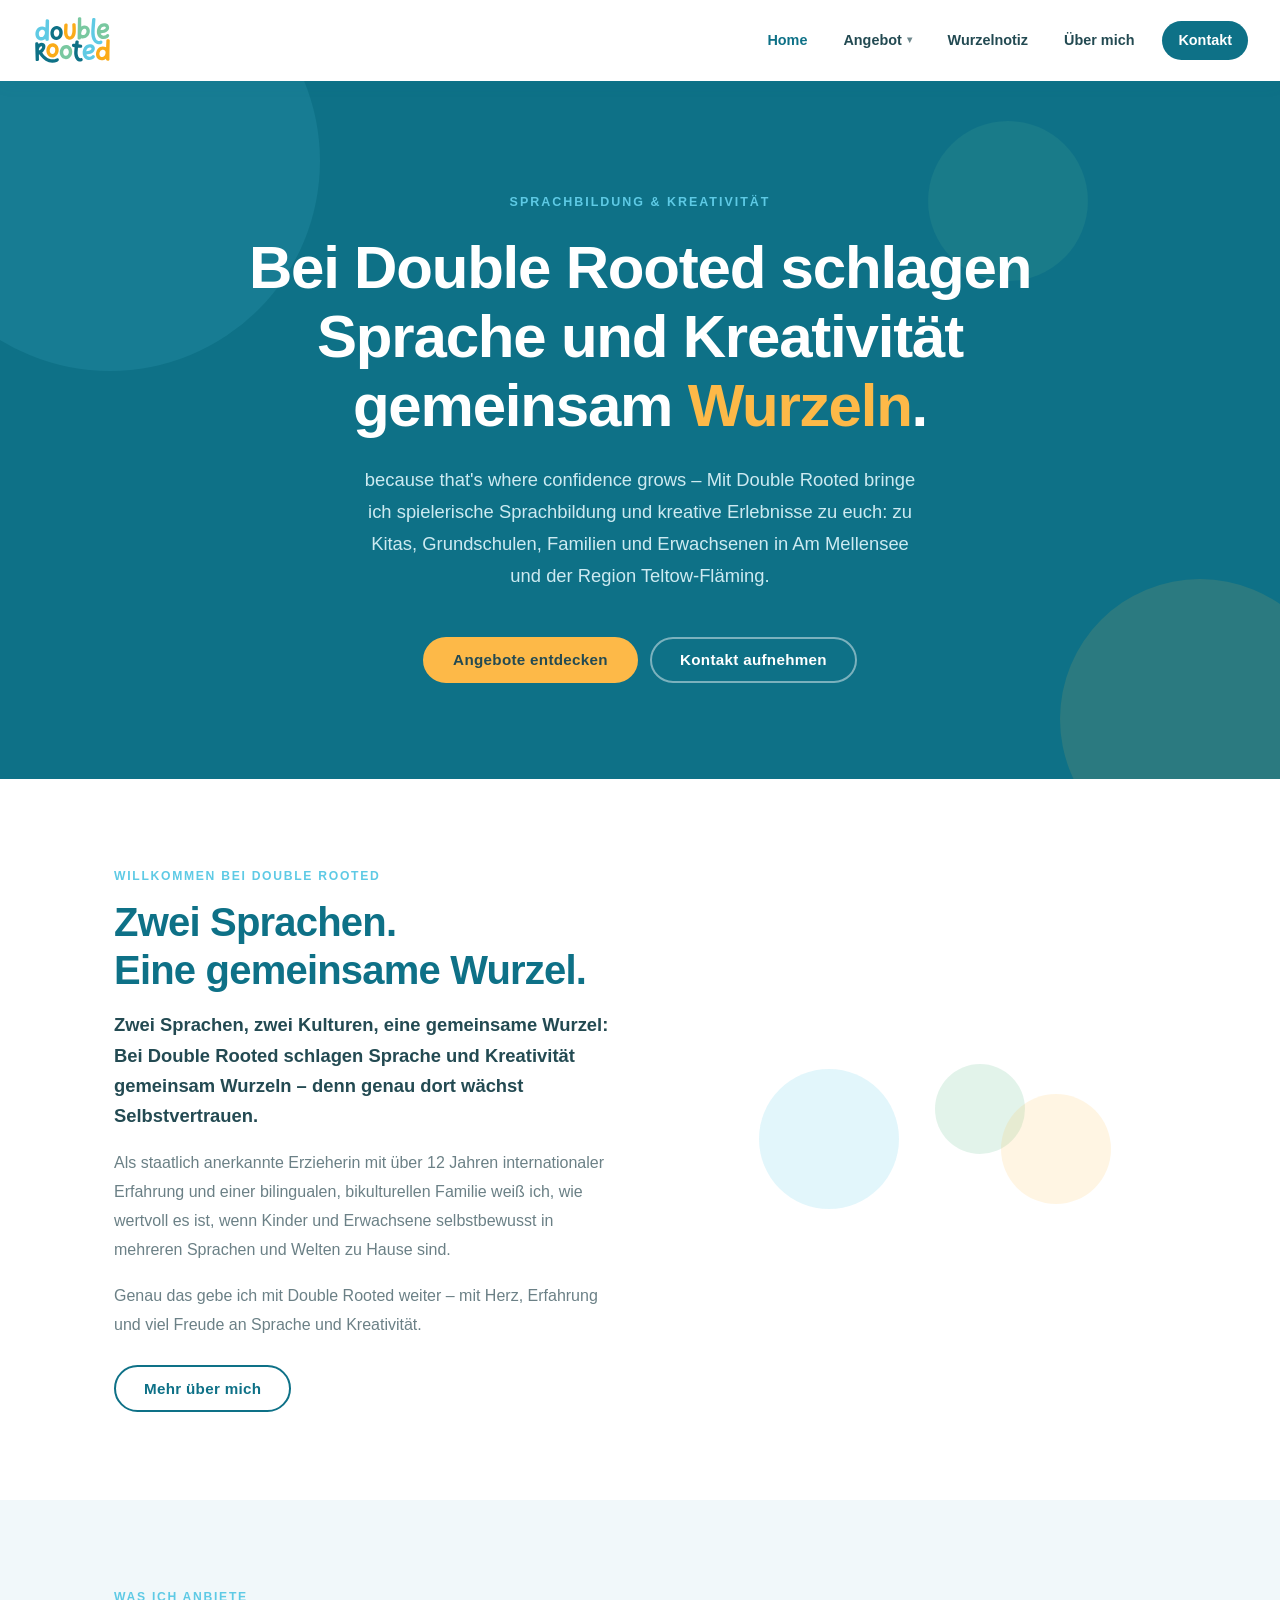
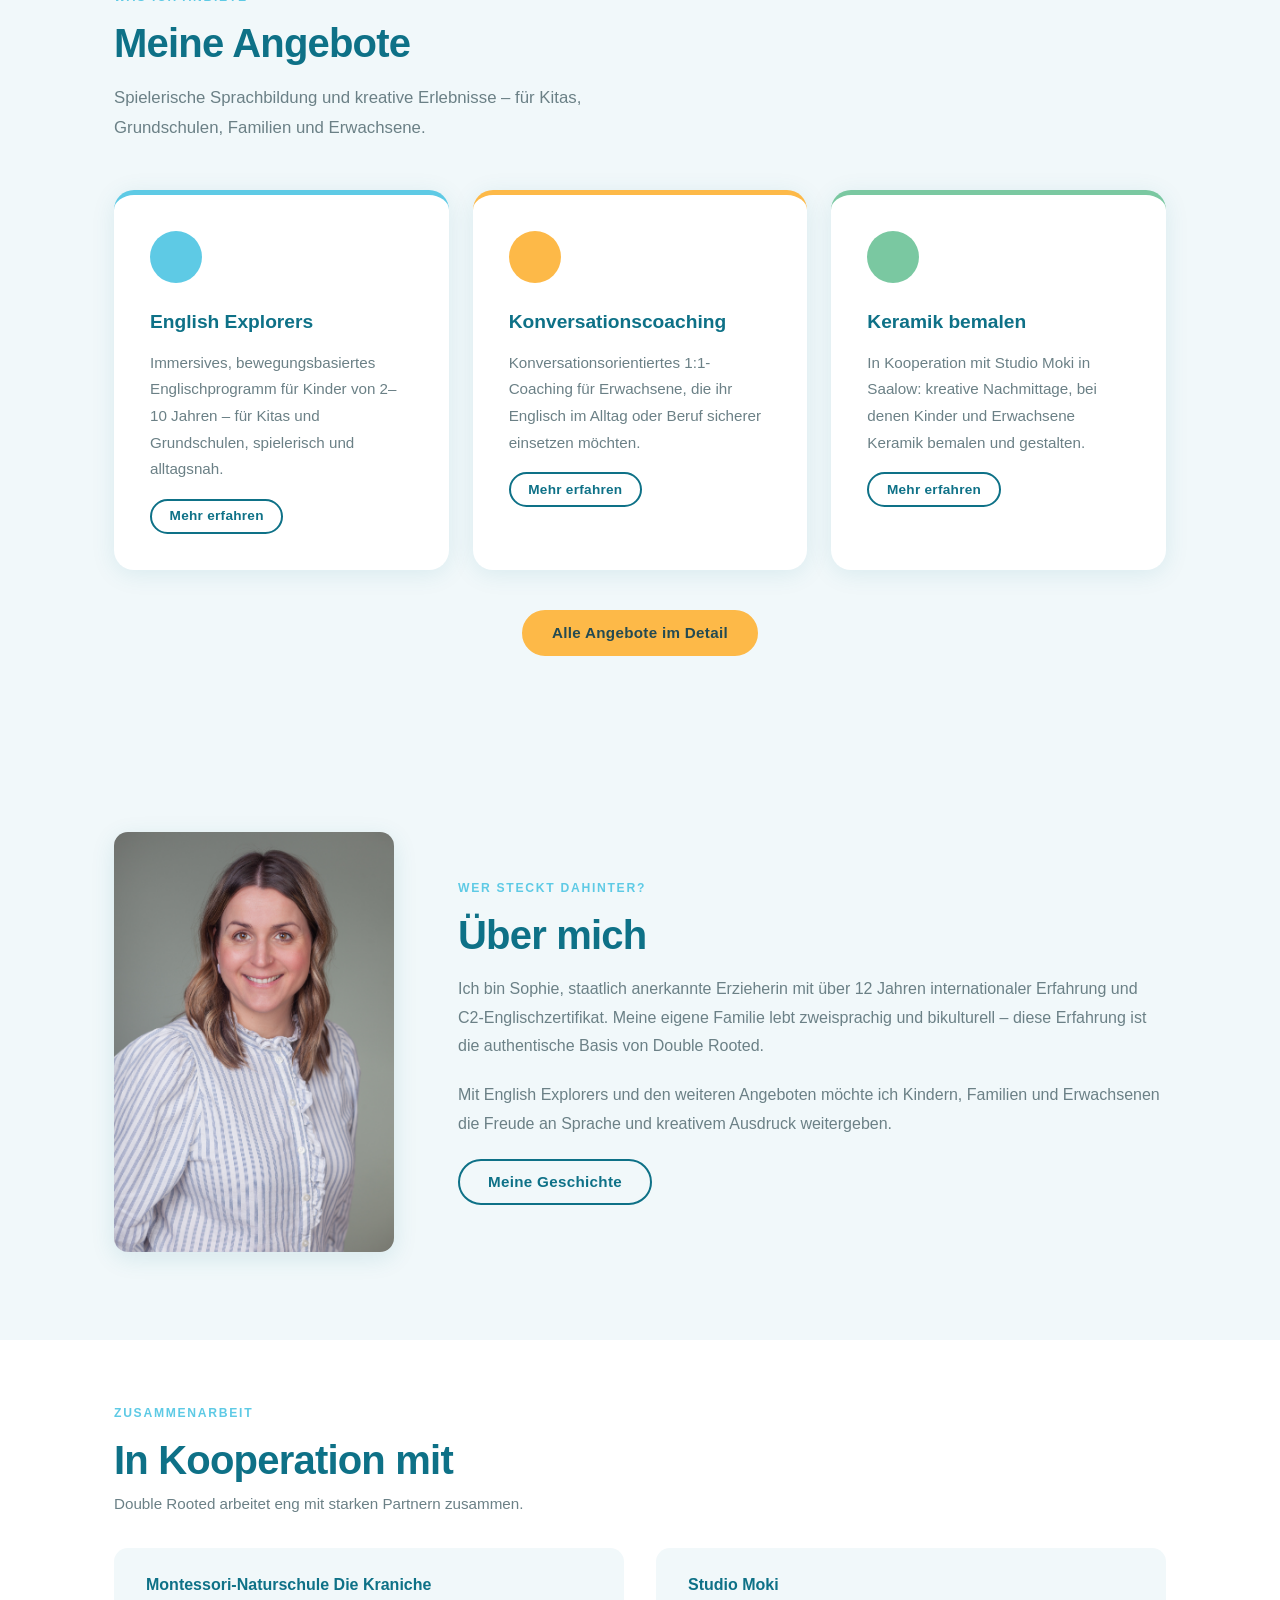
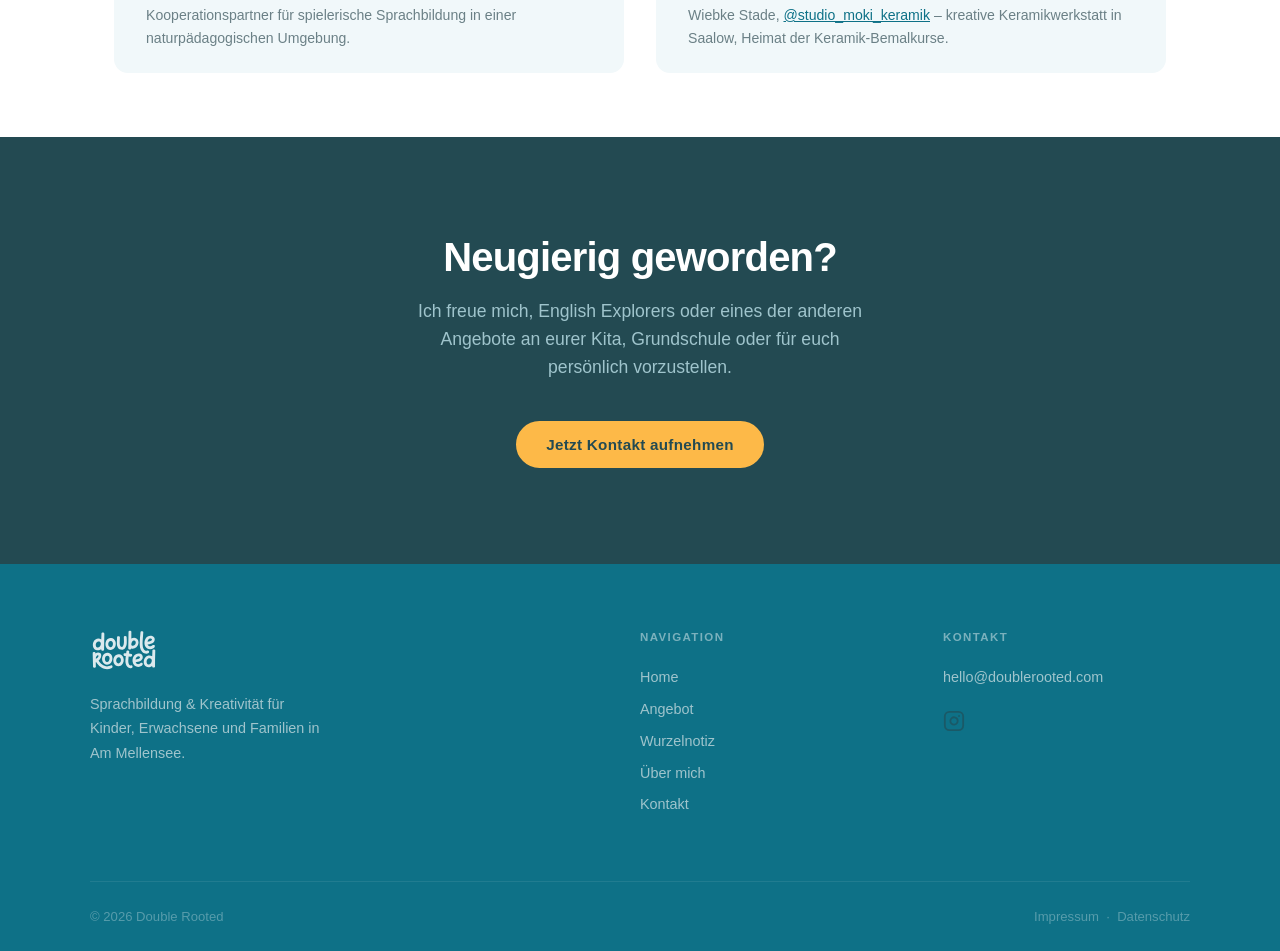
==== index.html @ e18a93d8 "Add Impressum page and wire up footer links Includes name, address, contact, and EU dispute resoluti" ====
<!DOCTYPE html>
<html lang="de">
<head>
  <meta charset="UTF-8" />
  <meta name="viewport" content="width=device-width, initial-scale=1.0" />
  <meta name="description" content="Double Rooted – Sprachbildung &amp; Kreativität für Kinder, Erwachsene und Familien in Am Mellensee und der Region Teltow-Fläming." />
  <title>Double Rooted – Sprachbildung &amp; Kreativität</title>
  <link rel="stylesheet" href="styles.css" />
  <link rel="icon" type="image/svg+xml" href="images/logofiles/favicon.svg" />
  <link rel="icon" type="image/png" sizes="32x32" href="images/logofiles/favicon-32x32.png" />
  <link rel="icon" type="image/png" sizes="16x16" href="images/logofiles/favicon-16x16.png" />
  <link rel="apple-touch-icon" href="images/logofiles/apple-touch-icon.png" />
  <link rel="manifest" href="images/logofiles/site.webmanifest" />
</head>
<body>

  <!-- ════ HEADER ════ -->
  <header class="site-header">
    <a href="/" class="logo">
      <img src="images/double-rooted-logo.svg" alt="Double Rooted" />
    </a>
    <nav class="main-nav" aria-label="Hauptnavigation">
      <a href="/" class="active">Home</a>
      <div class="nav-dropdown">
        <a href="angebot.html" class="nav-dropdown-trigger">
          Angebot <span class="nav-chevron" aria-hidden="true">▾</span>
        </a>
        <div class="nav-dropdown-menu">
          <div class="nav-dropdown-menu-inner">
            <a href="angebot.html#english-explorers">English Explorers</a>
            <a href="angebot.html#konversationscoaching">Konversationscoaching</a>
            <a href="angebot.html#keramik">Keramik bemalen</a>
          </div>
        </div>
      </div>
      <a href="wurzelnotiz.html">Wurzelnotiz</a>
      <a href="ueber-mich.html">Über mich</a>
      <a href="contact.html" class="nav-cta">Kontakt</a>
    </nav>
    <button class="nav-toggle" aria-label="Menü öffnen" aria-expanded="false">
      <span class="nav-toggle-bar"></span>
      <span class="nav-toggle-bar"></span>
      <span class="nav-toggle-bar"></span>
    </button>
  </header>

  <main>

    <!-- ════ HERO ════ -->
    <section class="hero">
      <div class="hero-blob hero-blob--1" aria-hidden="true"></div>
      <div class="hero-blob hero-blob--2" aria-hidden="true"></div>
      <div class="hero-blob hero-blob--3" aria-hidden="true"></div>
      <div class="container">
        <span class="hero-label">Sprachbildung &amp; Kreativität</span>
        <h1>
          Bei Double Rooted schlagen<br />
          Sprache und Kreativität<br />
          gemeinsam <em>Wurzeln</em>.
        </h1>
        <p class="hero-sub">
          because that's where confidence grows – Mit Double Rooted bringe ich spielerische Sprachbildung und kreative Erlebnisse zu euch: zu Kitas, Grundschulen, Familien und Erwachsenen in Am Mellensee und der Region Teltow-Fläming.
        </p>
        <div class="hero-actions">
          <a href="angebot.html" class="btn btn-primary">Angebote entdecken</a>
          <a href="contact.html" class="btn btn-secondary">Kontakt aufnehmen</a>
        </div>
      </div>
    </section>

    <!-- ════ WILLKOMMEN ════ -->
    <section class="section welcome-section">
      <div class="container">
        <div class="welcome-grid">
          <div class="welcome-text">
            <span class="section-label">Willkommen bei Double Rooted</span>
            <h2 class="section-title">Zwei Sprachen.<br />Eine gemeinsame Wurzel.</h2>
            <p class="lead">
              Zwei Sprachen, zwei Kulturen, eine gemeinsame Wurzel: Bei Double Rooted schlagen Sprache und Kreativität gemeinsam Wurzeln – denn genau dort wächst Selbstvertrauen.
            </p>
            <p>
              Als staatlich anerkannte Erzieherin mit über 12 Jahren internationaler Erfahrung und einer bilingualen, bikulturellen Familie weiß ich, wie wertvoll es ist, wenn Kinder und Erwachsene selbstbewusst in mehreren Sprachen und Welten zu Hause sind.
            </p>
            <p>
              Genau das gebe ich mit Double Rooted weiter – mit Herz, Erfahrung und viel Freude an Sprache und Kreativität.
            </p>
            <a href="ueber-mich.html" class="btn btn-outline" style="margin-top:0.5rem;">Mehr über mich</a>
          </div>
          <div class="welcome-visual" aria-hidden="true">
            <div class="welcome-dot" style="width:140px;height:140px;background:var(--sky-blue);opacity:0.18;"></div>
            <div class="welcome-dot" style="width:90px;height:90px;background:var(--mint-green);opacity:0.22;margin-top:-60px;margin-left:20px;"></div>
            <div class="welcome-dot" style="width:110px;height:110px;background:var(--amber);opacity:0.15;margin-top:20px;margin-left:-40px;"></div>
          </div>
        </div>
      </div>
    </section>

    <!-- ════ ANGEBOTE PREVIEW ════ -->
    <section class="section services" style="background:var(--light-bg);">
      <div class="container">
        <div class="services-header">
          <span class="section-label">Was ich anbiete</span>
          <h2 class="section-title">Meine Angebote</h2>
          <p class="section-subtitle">
            Spielerische Sprachbildung und kreative Erlebnisse – für Kitas, Grundschulen, Familien und Erwachsene.
          </p>
        </div>
        <div class="cards">
          <div class="card card--blue">
            <div class="card-dot card-dot--blue" aria-hidden="true"></div>
            <h3>English Explorers</h3>
            <p>
              Immersives, bewegungsbasiertes Englischprogramm für Kinder von 2–10 Jahren – für Kitas und Grundschulen, spielerisch und alltagsnah.
            </p>
            <a href="angebot.html#english-explorers" class="btn btn-outline" style="margin-top:1rem;font-size:0.85rem;padding:0.55rem 1.1rem;">Mehr erfahren</a>
          </div>
          <div class="card card--amber">
            <div class="card-dot card-dot--amber" aria-hidden="true"></div>
            <h3>Konversationscoaching</h3>
            <p>
              Konversationsorientiertes 1:1-Coaching für Erwachsene, die ihr Englisch im Alltag oder Beruf sicherer einsetzen möchten.
            </p>
            <a href="angebot.html#konversationscoaching" class="btn btn-outline" style="margin-top:1rem;font-size:0.85rem;padding:0.55rem 1.1rem;">Mehr erfahren</a>
          </div>
          <div class="card card--green">
            <div class="card-dot card-dot--green" aria-hidden="true"></div>
            <h3>Keramik bemalen</h3>
            <p>
              In Kooperation mit Studio Moki in Saalow: kreative Nachmittage, bei denen Kinder und Erwachsene Keramik bemalen und gestalten.
            </p>
            <a href="angebot.html#keramik" class="btn btn-outline" style="margin-top:1rem;font-size:0.85rem;padding:0.55rem 1.1rem;">Mehr erfahren</a>
          </div>
        </div>
        <div style="text-align:center;margin-top:2.5rem;">
          <a href="angebot.html" class="btn btn-primary">Alle Angebote im Detail</a>
        </div>
      </div>
    </section>

    <!-- ════ ÜBER MICH TEASER ════ -->
    <section class="section ueber-mich-teaser">
      <div class="container">
        <div class="teaser-grid">
          <img
            src="images/Bewerbungsbild.JPG"
            alt="Sophie – Double Rooted"
            class="teaser-photo"
          />
          <div>
            <span class="section-label">Wer steckt dahinter?</span>
            <h2 class="section-title">Über mich</h2>
            <div class="teaser-text">
              <p>
                Ich bin Sophie, staatlich anerkannte Erzieherin mit über 12 Jahren internationaler Erfahrung und C2-Englischzertifikat. Meine eigene Familie lebt zweisprachig und bikulturell – diese Erfahrung ist die authentische Basis von Double Rooted.
              </p>
              <p>
                Mit English Explorers und den weiteren Angeboten möchte ich Kindern, Familien und Erwachsenen die Freude an Sprache und kreativem Ausdruck weitergeben.
              </p>
            </div>
            <a href="ueber-mich.html" class="btn btn-outline">Meine Geschichte</a>
          </div>
        </div>
      </div>
    </section>

    <!-- ════ PARTNER ════ -->
    <section class="partners-section">
      <div class="container">
        <span class="section-label">Zusammenarbeit</span>
        <h2 class="section-title" style="margin-bottom:0.5rem;">In Kooperation mit</h2>
        <p style="color:var(--muted);font-size:0.95rem;margin-bottom:2rem;">
          Double Rooted arbeitet eng mit starken Partnern zusammen.
        </p>
        <div class="partners-grid">
          <div class="partner-card">
            <h4>Montessori-Naturschule Die Kraniche</h4>
            <p>Kooperationspartner für spielerische Sprachbildung in einer naturpädagogischen Umgebung.</p>
          </div>
          <div class="partner-card">
            <h4>Studio Moki</h4>
            <p>Wiebke Stade, <a href="https://www.instagram.com/studio_moki_keramik/" target="_blank" rel="noopener" style="color:var(--deep-teal);">@studio_moki_keramik</a> – kreative Keramikwerkstatt in Saalow, Heimat der Keramik-Bemalkurse.</p>
          </div>
        </div>
      </div>
    </section>

    <!-- ════ CTA ════ -->
    <section class="cta-section">
      <div class="container">
        <h2 class="section-title">Neugierig geworden?</h2>
        <p>Ich freue mich, English Explorers oder eines der anderen Angebote an eurer Kita, Grundschule oder für euch persönlich vorzustellen.</p>
        <a href="contact.html" class="btn btn-primary">Jetzt Kontakt aufnehmen</a>
      </div>
    </section>

  </main>

  <!-- ════ FOOTER ════ -->
  <footer class="site-footer">
    <div class="footer-grid">

      <div class="footer-brand">
        <img src="images/double-rooted-logo.svg" alt="Double Rooted" class="footer-logo" />
        <p>Sprachbildung &amp; Kreativität für Kinder, Erwachsene und Familien in Am Mellensee.</p>
      </div>

      <nav class="footer-col" aria-label="Footer-Navigation">
        <h4>Navigation</h4>
        <a href="/">Home</a>
        <a href="angebot.html">Angebot</a>
        <a href="wurzelnotiz.html">Wurzelnotiz</a>
        <a href="ueber-mich.html">Über mich</a>
        <a href="contact.html">Kontakt</a>
      </nav>

      <div class="footer-col">
        <h4>Kontakt</h4>
        <a href="mailto:hello@doublerooted.com">hello@doublerooted.com</a>
        <a href="https://www.instagram.com/double.rooted/" target="_blank" rel="noopener" aria-label="Double Rooted auf Instagram" style="margin-top:0.75rem;display:inline-block;color:inherit;opacity:0.6;transition:opacity 0.2s;" onmouseover="this.style.opacity='1'" onmouseout="this.style.opacity='0.6'">
        <svg xmlns="http://www.w3.org/2000/svg" width="22" height="22" viewBox="0 0 24 24" fill="none" stroke="currentColor" stroke-width="2" stroke-linecap="round" stroke-linejoin="round" aria-hidden="true"><rect x="2" y="2" width="20" height="20" rx="5" ry="5"/><path d="M16 11.37A4 4 0 1 1 12.63 8 4 4 0 0 1 16 11.37z"/><line x1="17.5" y1="6.5" x2="17.51" y2="6.5"/></svg>
        </a>
      </div>

    </div>
    <div class="footer-bottom">
      <span>© 2026 Double Rooted</span>
      <span>
        <a href="impressum.html">Impressum</a> &nbsp;·&nbsp;
        <a href="#">Datenschutz</a>
      </span>
    </div>
  </footer>


  <script src="nav.js"></script>
</body>
</html>
---- styles.css ----
:root {
  --deep-teal:  #0E7187;
  --sky-blue:   #5ECAE5;
  --mint-green: #7AC8A1;
  --amber:      #FDB948;
  --dark-teal:  #234A52;
  --light-bg:   #F1F8FA;
  --light-teal: #9FC4CC;
  --light-blue: #CDEAF1;
  --muted:      #6B8086;
  --white:      #FFFFFF;
  --shadow:     0 4px 24px rgba(14,113,135,0.10);
}

*, *::before, *::after { box-sizing: border-box; margin: 0; padding: 0; }

html { scroll-behavior: smooth; }

body {
  font-family: Arial, Helvetica, sans-serif;
  color: var(--dark-teal);
  line-height: 1.6;
  -webkit-font-smoothing: antialiased;
}

img { max-width: 100%; height: auto; display: block; }

/* ── Utilities ─────────────────────────────────── */
.container {
  max-width: 1100px;
  margin: 0 auto;
  padding: 0 1.5rem;
}

/* ── Buttons ───────────────────────────────────── */
.btn {
  display: inline-block;
  padding: 0.85rem 1.75rem;
  border-radius: 50px;
  font-family: Arial, Helvetica, sans-serif;
  font-size: 0.95rem;
  font-weight: 700;
  letter-spacing: 0.02em;
  text-decoration: none;
  border: 2px solid transparent;
  cursor: pointer;
  transition: all 0.2s ease;
  line-height: 1;
}

.btn-primary {
  background: var(--amber);
  color: var(--dark-teal);
  border-color: var(--amber);
}
.btn-primary:hover {
  background: #E8A83A;
  border-color: #E8A83A;
  transform: translateY(-2px);
  box-shadow: 0 6px 20px rgba(253,185,72,0.4);
}

.btn-secondary {
  background: transparent;
  color: var(--white);
  border-color: rgba(255,255,255,0.45);
}
.btn-secondary:hover {
  background: rgba(255,255,255,0.12);
  border-color: var(--white);
}

.btn-outline {
  background: transparent;
  color: var(--deep-teal);
  border-color: var(--deep-teal);
}
.btn-outline:hover {
  background: var(--deep-teal);
  color: var(--white);
  transform: translateY(-2px);
}

/* ── Header ────────────────────────────────────── */
.site-header {
  position: sticky;
  top: 0;
  z-index: 200;
  background: var(--white);
  padding: 0.9rem 2rem;
  display: flex;
  align-items: center;
  justify-content: space-between;
  box-shadow: 0 1px 0 rgba(14,113,135,0.08), 0 4px 16px rgba(14,113,135,0.06);
}

.logo img { height: 52px; width: auto; }

.main-nav { display: flex; align-items: center; gap: 0.25rem; }

.main-nav a {
  color: var(--dark-teal);
  text-decoration: none;
  font-weight: 600;
  font-size: 0.9rem;
  padding: 0.5rem 1rem;
  border-radius: 50px;
  transition: all 0.2s;
}
.main-nav a:hover { background: var(--light-bg); color: var(--deep-teal); }
.main-nav a.active { color: var(--deep-teal); }

.main-nav .nav-cta {
  background: var(--deep-teal);
  color: var(--white) !important;
  margin-left: 0.5rem;
}
.main-nav .nav-cta:hover { background: var(--dark-teal); }

/* ── Hero ──────────────────────────────────────── */
.hero {
  background: var(--deep-teal);
  color: var(--white);
  padding: 7rem 2rem 6rem;
  text-align: center;
  position: relative;
  overflow: hidden;
}

.hero-blob {
  position: absolute;
  border-radius: 50%;
  pointer-events: none;
}
.hero-blob--1 {
  width: 420px; height: 420px;
  background: var(--sky-blue);
  opacity: 0.12;
  top: -130px; left: -100px;
}
.hero-blob--2 {
  width: 280px; height: 280px;
  background: var(--amber);
  opacity: 0.12;
  bottom: -80px; right: -60px;
}
.hero-blob--3 {
  width: 160px; height: 160px;
  background: var(--mint-green);
  opacity: 0.10;
  top: 40px; right: 15%;
}

.hero .container { position: relative; z-index: 1; }

.hero-label {
  display: block;
  font-size: 0.78rem;
  font-weight: 700;
  letter-spacing: 0.16em;
  text-transform: uppercase;
  color: var(--sky-blue);
  margin-bottom: 1.25rem;
}

.hero h1 {
  font-size: clamp(2.25rem, 5.5vw, 3.75rem);
  font-weight: 700;
  line-height: 1.15;
  letter-spacing: -0.02em;
  margin-bottom: 1.5rem;
}
.hero h1 em {
  font-style: normal;
  color: var(--amber);
}

.hero-sub {
  font-size: 1.15rem;
  color: var(--light-blue);
  max-width: 560px;
  margin: 0 auto 2.75rem;
  line-height: 1.75;
}

.hero-actions {
  display: flex;
  gap: 0.75rem;
  justify-content: center;
  flex-wrap: wrap;
}

/* ── Section defaults ──────────────────────────── */
.section { padding: 5.5rem 2rem; }

.section-label {
  display: block;
  font-size: 0.76rem;
  font-weight: 700;
  letter-spacing: 0.14em;
  text-transform: uppercase;
  color: var(--sky-blue);
  margin-bottom: 0.75rem;
}

.section-title {
  font-size: clamp(1.75rem, 4vw, 2.5rem);
  font-weight: 700;
  color: var(--deep-teal);
  letter-spacing: -0.02em;
  line-height: 1.2;
  margin-bottom: 1rem;
}

.section-subtitle {
  color: var(--muted);
  font-size: 1.05rem;
  line-height: 1.75;
  max-width: 560px;
}

/* ── Services / Cards ──────────────────────────── */
.services { background: var(--white); }

.services-header { margin-bottom: 3rem; }

.cards {
  display: grid;
  grid-template-columns: repeat(auto-fit, minmax(290px, 1fr));
  gap: 1.5rem;
}

.card {
  background: var(--white);
  border-radius: 20px;
  padding: 2.25rem;
  box-shadow: var(--shadow);
  border-top: 5px solid transparent;
  transition: transform 0.2s, box-shadow 0.2s;
}
.card:hover {
  transform: translateY(-4px);
  box-shadow: 0 10px 36px rgba(14,113,135,0.14);
}

.card--blue  { border-top-color: var(--sky-blue);   }
.card--green { border-top-color: var(--mint-green); }
.card--amber { border-top-color: var(--amber);      }

.card-dot {
  width: 52px; height: 52px;
  border-radius: 50%;
  margin-bottom: 1.5rem;
}
.card-dot--blue  { background: var(--sky-blue);   }
.card-dot--green { background: var(--mint-green); }
.card-dot--amber { background: var(--amber);      }

.card h3 {
  font-size: 1.2rem;
  font-weight: 700;
  color: var(--deep-teal);
  margin-bottom: 0.75rem;
}
.card p { color: var(--muted); font-size: 0.95rem; line-height: 1.75; }

/* ── About ─────────────────────────────────────── */
.about { background: var(--light-bg); }

.about-grid {
  display: grid;
  grid-template-columns: 1fr 1.5fr;
  gap: 5rem;
  align-items: start;
}

/* ── About photo ───────────────────────────────── */
.about-photo-wrap {
  position: relative;
  border-radius: 20px;
}
.about-photo-wrap::before {
  content: '';
  position: absolute;
  inset: -10px;
  border-radius: 26px;
  background: linear-gradient(135deg, var(--sky-blue), var(--mint-green));
  opacity: 0.22;
  z-index: 0;
}
.about-photo {
  width: 100%;
  border-radius: 16px;
  object-fit: cover;
  object-position: top center;
  display: block;
  position: relative;
  z-index: 1;
  box-shadow: 0 8px 32px rgba(14,113,135,0.14);
}

.about-body p {
  color: var(--muted);
  font-size: 0.95rem;
  line-height: 1.8;
  margin-bottom: 1.1rem;
}

.about-lead {
  font-size: 1.1rem !important;
  color: var(--dark-teal) !important;
  font-weight: 600;
}

.about-signature {
  font-size: 1.05rem !important;
  font-weight: 700;
  color: var(--deep-teal) !important;
  margin-top: 0.5rem;
  margin-bottom: 1.75rem !important;
  padding-top: 1rem;
  border-top: 2px solid var(--light-blue);
}

.dots-composition {
  position: relative;
  width: 100%;
  max-width: 300px;
  height: 300px;
  margin: 0 auto;
}
.dots-composition .dot {
  position: absolute;
  border-radius: 50%;
}

/* ── CTA band ──────────────────────────────────── */
.cta-section {
  background: var(--dark-teal);
  color: var(--white);
  text-align: center;
  padding: 6rem 2rem;
}
.cta-section .section-title { color: var(--white); margin: 0 auto 1rem; max-width: 680px; }
.cta-section > .container > p {
  color: var(--light-teal);
  font-size: 1.1rem;
  margin: 0 auto 2.5rem;
  max-width: 480px;
}

/* ── Footer ────────────────────────────────────── */
.site-footer { background: var(--deep-teal); padding: 4rem 2rem 0; }

.footer-grid {
  max-width: 1100px;
  margin: 0 auto;
  display: grid;
  grid-template-columns: 2fr 1fr 1fr;
  gap: 3.5rem;
  padding-bottom: 3.5rem;
}

.footer-logo {
  height: 44px;
  width: auto;
  filter: brightness(0) invert(1);
  opacity: 0.85;
  margin-bottom: 1.25rem;
}

.footer-brand p { color: var(--light-teal); font-size: 0.9rem; line-height: 1.7; max-width: 240px; }

.footer-col h4 {
  font-size: 0.72rem;
  font-weight: 700;
  letter-spacing: 0.12em;
  text-transform: uppercase;
  color: rgba(255,255,255,0.45);
  margin-bottom: 1.25rem;
}

.footer-col a,
.footer-col address {
  display: block;
  color: var(--light-teal);
  text-decoration: none;
  font-size: 0.9rem;
  font-style: normal;
  line-height: 1.65;
  margin-bottom: 0.5rem;
  transition: color 0.2s;
}
.footer-col a:hover { color: var(--sky-blue); }

.footer-bottom {
  max-width: 1100px;
  margin: 0 auto;
  border-top: 1px solid rgba(255,255,255,0.08);
  padding: 1.5rem 0;
  display: flex;
  justify-content: space-between;
  align-items: center;
  font-size: 0.82rem;
  color: rgba(255,255,255,0.3);
}
.footer-bottom a { color: rgba(255,255,255,0.3); text-decoration: none; }
.footer-bottom a:hover { color: var(--light-teal); }

/* ── Page hero (inner pages) ───────────────────── */
.page-hero {
  background: var(--light-bg);
  padding: 4.5rem 2rem;
  border-bottom: 3px solid var(--sky-blue);
}
.page-hero h1 {
  font-size: clamp(2rem, 4.5vw, 3rem);
  font-weight: 700;
  color: var(--deep-teal);
  letter-spacing: -0.02em;
  line-height: 1.15;
  margin: 0.5rem 0 0.75rem;
}
.page-hero p { color: var(--muted); font-size: 1.05rem; max-width: 480px; line-height: 1.75; }

/* ── Contact section ───────────────────────────── */
.contact-section { background: var(--white); padding: 5.5rem 2rem; }

.contact-grid {
  display: grid;
  grid-template-columns: 1.2fr 1fr;
  gap: 5rem;
  align-items: start;
}

/* Form */
.form-group { margin-bottom: 1.5rem; }

.form-group label {
  display: block;
  font-size: 0.82rem;
  font-weight: 700;
  letter-spacing: 0.04em;
  color: var(--dark-teal);
  margin-bottom: 0.45rem;
}

.form-group input,
.form-group textarea,
.form-group select {
  width: 100%;
  padding: 0.8rem 1rem;
  border: 2px solid #DDE8EA;
  border-radius: 10px;
  font-family: Arial, Helvetica, sans-serif;
  font-size: 0.95rem;
  color: var(--dark-teal);
  background: var(--white);
  outline: none;
  transition: border-color 0.2s, box-shadow 0.2s;
  -webkit-appearance: none;
}
.form-group input::placeholder,
.form-group textarea::placeholder { color: #A8B8BB; }
.form-group input:focus,
.form-group textarea:focus,
.form-group select:focus {
  border-color: var(--sky-blue);
  box-shadow: 0 0 0 3px rgba(94,202,229,0.14);
}
.form-group textarea { resize: vertical; min-height: 150px; line-height: 1.65; }

.form-row {
  display: grid;
  grid-template-columns: 1fr 1fr;
  gap: 1.25rem;
}

/* Contact info card */
.contact-info-card {
  background: var(--light-bg);
  border-radius: 20px;
  padding: 2.5rem;
  position: sticky;
  top: 5.5rem;
}
.contact-info-card h3 {
  font-size: 1rem;
  font-weight: 700;
  color: var(--deep-teal);
  margin-bottom: 2rem;
  padding-bottom: 1.25rem;
  border-bottom: 2px solid rgba(14,113,135,0.08);
}

.info-item {
  display: flex;
  gap: 1rem;
  align-items: flex-start;
  margin-bottom: 1.75rem;
}

.info-dot {
  width: 42px; height: 42px;
  border-radius: 50%;
  flex-shrink: 0;
  margin-top: 2px;
}

.info-label {
  display: block;
  font-size: 0.72rem;
  font-weight: 700;
  letter-spacing: 0.1em;
  text-transform: uppercase;
  color: var(--muted);
  margin-bottom: 0.3rem;
}
.info-value {
  display: block;
  color: var(--deep-teal);
  font-weight: 600;
  font-size: 0.95rem;
  text-decoration: none;
  line-height: 1.55;
}
.info-value:hover { color: var(--sky-blue); }

/* ── Form feedback ─────────────────────────────── */
.form-success {
  background: #EBF8F2;
  border: 2px solid var(--mint-green);
  border-radius: 14px;
  padding: 1.5rem;
  margin-bottom: 1.75rem;
}

.form-error {
  background: #FEF3F2;
  border: 2px solid #F97066;
  border-radius: 14px;
  padding: 1rem 1.25rem;
  color: #B42318;
  font-size: 0.9rem;
  margin-bottom: 1.75rem;
}

.field-error {
  display: block;
  color: #B42318;
  font-size: 0.82rem;
  margin-top: 0.35rem;
}

[data-fs-submit-btn]:disabled {
  opacity: 0.6;
  cursor: not-allowed;
  transform: none;
}

/* ── Dropdown nav ──────────────────────────────── */
.nav-dropdown {
  position: relative;
  display: flex;
  align-items: center;
}

.nav-dropdown-trigger {
  display: flex;
  align-items: center;
  gap: 0.3rem;
  cursor: pointer;
}

.nav-chevron {
  font-size: 0.65rem;
  opacity: 0.65;
  transition: transform 0.2s;
  display: inline-block;
}

.nav-dropdown:hover .nav-chevron,
.nav-dropdown:focus-within .nav-chevron { transform: rotate(180deg); }

.nav-dropdown-menu {
  position: absolute;
  top: 100%;
  left: 50%;
  transform: translateX(-50%);
  padding-top: 0.6rem;
  min-width: 230px;
  opacity: 0;
  visibility: hidden;
  pointer-events: none;
  transition: opacity 0.18s, visibility 0.18s;
  z-index: 300;
}

.nav-dropdown-menu-inner {
  background: var(--white);
  border-radius: 14px;
  box-shadow: 0 8px 32px rgba(14,113,135,0.14), 0 0 0 1px rgba(14,113,135,0.06);
  padding: 0.5rem;
}

.nav-dropdown:hover .nav-dropdown-menu,
.nav-dropdown:focus-within .nav-dropdown-menu {
  opacity: 1;
  visibility: visible;
  pointer-events: auto;
}

.nav-dropdown-menu a {
  display: block !important;
  padding: 0.65rem 1rem !important;
  margin: 0 !important;
  border-radius: 8px;
  color: var(--dark-teal) !important;
  font-size: 0.88rem !important;
  font-weight: 500 !important;
  white-space: nowrap;
  background: transparent !important;
}
.nav-dropdown-menu a:hover {
  background: var(--light-bg) !important;
  color: var(--deep-teal) !important;
}

/* ── Welcome / intro section ───────────────────── */
.welcome-section { background: var(--white); }

.welcome-grid {
  display: grid;
  grid-template-columns: 1.1fr 1fr;
  gap: 5rem;
  align-items: center;
}

.welcome-text p {
  color: var(--muted);
  font-size: 1rem;
  line-height: 1.8;
  margin-bottom: 1.1rem;
}

.welcome-text .lead {
  font-size: 1.15rem;
  color: var(--dark-teal);
  font-weight: 600;
  line-height: 1.65;
}

.welcome-visual {
  display: flex;
  flex-wrap: wrap;
  gap: 1rem;
  justify-content: center;
  align-items: center;
}

.welcome-dot {
  border-radius: 50%;
  opacity: 0.85;
}

/* ── Über mich teaser (index) ──────────────────── */
.ueber-mich-teaser { background: var(--light-bg); }

.teaser-grid {
  display: grid;
  grid-template-columns: 280px 1fr;
  gap: 4rem;
  align-items: center;
}

.teaser-photo {
  width: 100%;
  border-radius: 14px;
  object-fit: cover;
  object-position: top center;
  box-shadow: 0 6px 24px rgba(14,113,135,0.12);
}

.teaser-text p {
  color: var(--muted);
  font-size: 1rem;
  line-height: 1.8;
  margin-bottom: 1.25rem;
}

/* ── Partners section ──────────────────────────── */
.partners-section { background: var(--white); padding: 4rem 2rem; }

.partners-grid {
  display: flex;
  gap: 2rem;
  flex-wrap: wrap;
  margin-top: 2rem;
}

.partner-card {
  background: var(--light-bg);
  border-radius: 14px;
  padding: 1.5rem 2rem;
  flex: 1;
  min-width: 220px;
}

.partner-card h4 {
  font-size: 1rem;
  font-weight: 700;
  color: var(--deep-teal);
  margin-bottom: 0.4rem;
}

.partner-card p {
  color: var(--muted);
  font-size: 0.88rem;
  line-height: 1.6;
}

/* ── Angebot page ──────────────────────────────── */
.angebot-nav-bar {
  background: var(--white);
  border-bottom: 1px solid rgba(14,113,135,0.08);
  padding: 0 2rem;
  position: sticky;
  top: 72px;
  z-index: 100;
}

.angebot-nav-bar-inner {
  max-width: 1100px;
  margin: 0 auto;
  display: flex;
  gap: 0;
}

.angebot-nav-bar a {
  display: inline-block;
  padding: 1rem 1.5rem;
  font-size: 0.88rem;
  font-weight: 700;
  color: var(--muted);
  text-decoration: none;
  border-bottom: 3px solid transparent;
  transition: all 0.2s;
  white-space: nowrap;
}
.angebot-nav-bar a:hover { color: var(--deep-teal); border-bottom-color: var(--deep-teal); }
.angebot-nav-bar a.active { color: var(--deep-teal); border-bottom-color: var(--deep-teal); }

.angebot-section {
  padding: 5rem 2rem;
  border-bottom: 1px solid rgba(14,113,135,0.07);
  scroll-margin-top: 130px;
}
.angebot-section:last-of-type { border-bottom: none; }

.angebot-section--alt { background: var(--light-bg); }

.angebot-accent-bar {
  width: 48px;
  height: 5px;
  border-radius: 3px;
  margin-bottom: 1.75rem;
}

.angebot-grid {
  display: grid;
  grid-template-columns: 1fr 1fr;
  gap: 5rem;
  align-items: start;
}

.angebot-body p {
  color: var(--muted);
  font-size: 0.95rem;
  line-height: 1.8;
  margin-bottom: 1.1rem;
}

.angebot-lead {
  font-size: 1.1rem !important;
  color: var(--dark-teal) !important;
  font-weight: 600;
  line-height: 1.65 !important;
}

.methods-grid {
  display: grid;
  grid-template-columns: 1fr 1fr;
  gap: 1rem;
}

.method-card {
  background: var(--white);
  border-radius: 12px;
  padding: 1.25rem 1.5rem;
  border-left: 4px solid var(--sky-blue);
}

.method-card h4 {
  font-size: 0.9rem;
  font-weight: 700;
  color: var(--deep-teal);
  margin-bottom: 0.4rem;
}

.method-card p {
  font-size: 0.85rem;
  color: var(--muted);
  line-height: 1.65;
  margin-bottom: 0 !important;
}

.angebot-cta-box {
  background: var(--white);
  border-radius: 16px;
  padding: 2rem;
  box-shadow: var(--shadow);
  position: sticky;
  top: 120px;
}

.angebot-cta-box p {
  font-size: 1rem;
  font-weight: 700;
  color: var(--deep-teal);
  line-height: 1.5;
  margin-bottom: 1.25rem;
}

/* ── Blog listing ──────────────────────────────── */
.blog-listing { background: var(--white); padding: 5rem 2rem; }

.blog-cards {
  display: flex;
  flex-direction: column;
  gap: 2rem;
  max-width: 720px;
}

.blog-card {
  background: var(--light-bg);
  border-radius: 14px;
  padding: 2rem 2.25rem;
  border-left: 4px solid var(--amber);
  transition: box-shadow 0.2s;
  text-decoration: none;
  display: block;
  color: inherit;
}

.blog-card:hover {
  box-shadow: 0 6px 24px rgba(14,113,135,0.10);
}

.blog-card-meta {
  display: flex;
  gap: 1rem;
  align-items: center;
  margin-bottom: 0.85rem;
}

.blog-card-title {
  font-size: 1.25rem;
  font-weight: 700;
  color: var(--deep-teal);
  line-height: 1.3;
  margin-bottom: 0.75rem;
}

.blog-card-excerpt {
  color: var(--muted);
  font-size: 0.95rem;
  line-height: 1.75;
  margin-bottom: 1.25rem;
}

.blog-card-read {
  font-size: 0.88rem;
  font-weight: 700;
  color: var(--deep-teal);
}

/* ── Blog post (individual page) ───────────────── */
.blog-section { background: var(--white); padding: 5rem 2rem; }

.blog-post { max-width: 720px; }

.blog-post-header { margin-bottom: 2.5rem; }

.blog-tag {
  display: inline-block;
  background: var(--light-bg);
  color: var(--deep-teal);
  font-size: 0.75rem;
  font-weight: 700;
  letter-spacing: 0.1em;
  text-transform: uppercase;
  padding: 0.35rem 0.85rem;
  border-radius: 50px;
  margin-bottom: 1rem;
}

.blog-post-title {
  font-size: clamp(1.5rem, 3.5vw, 2.25rem);
  font-weight: 700;
  color: var(--deep-teal);
  letter-spacing: -0.02em;
  line-height: 1.2;
  margin-bottom: 0.75rem;
}

.blog-date {
  color: var(--muted);
  font-size: 0.85rem;
  font-weight: 600;
}

.blog-divider {
  width: 48px;
  height: 4px;
  border-radius: 2px;
  background: var(--amber);
  margin: 1.5rem 0 2.5rem;
}

.blog-body p {
  color: var(--dark-teal);
  font-size: 1rem;
  line-height: 1.9;
  margin-bottom: 1.5rem;
}
.blog-body p:last-child { margin-bottom: 0; }

/* ── Hamburger toggle ──────────────────────────── */
.nav-toggle {
  display: none;
  background: none;
  border: none;
  cursor: pointer;
  padding: 0.4rem;
  color: var(--deep-teal);
  flex-direction: column;
  gap: 5px;
  align-items: center;
  justify-content: center;
  border-radius: 6px;
}

.nav-toggle-bar {
  display: block;
  width: 22px;
  height: 2px;
  background: currentColor;
  border-radius: 2px;
  transition: transform 0.22s, opacity 0.22s;
}

.nav-toggle[aria-expanded="true"] .nav-toggle-bar:nth-child(1) {
  transform: translateY(7px) rotate(45deg);
}
.nav-toggle[aria-expanded="true"] .nav-toggle-bar:nth-child(2) {
  opacity: 0;
  transform: scaleX(0);
}
.nav-toggle[aria-expanded="true"] .nav-toggle-bar:nth-child(3) {
  transform: translateY(-7px) rotate(-45deg);
}

/* ── Responsive ────────────────────────────────── */
@media (max-width: 900px) {
  .about-grid,
  .footer-grid,
  .welcome-grid,
  .angebot-grid { grid-template-columns: 1fr; gap: 2.5rem; }
  .contact-grid { grid-template-columns: 1fr; gap: 3rem; }
  .contact-info-card { position: static; }
  .dots-composition { max-width: 200px; height: 200px; }
  .teaser-grid { grid-template-columns: 1fr; gap: 2.5rem; }
  .teaser-photo { max-width: 300px; }
  .angebot-cta-box { position: static; }
  .methods-grid { grid-template-columns: 1fr; }
}

@media (max-width: 768px) {
  .section { padding: 4rem 1.5rem; }
  .hero { padding: 5rem 1.5rem 4rem; }
  .footer-bottom { flex-direction: column; gap: 0.5rem; text-align: center; }
  .angebot-nav-bar { display: none; }

  /* Show hamburger, hide desktop nav */
  .nav-toggle { display: flex; }

  .main-nav {
    display: none;
    position: absolute;
    top: 100%;
    left: 0;
    right: 0;
    background: var(--white);
    box-shadow: 0 8px 24px rgba(14,113,135,0.12);
    flex-direction: column;
    padding: 0.75rem 2rem 1.5rem;
    border-top: 1px solid rgba(14,113,135,0.08);
    z-index: 150;
    gap: 0;
  }

  .main-nav.is-open { display: flex; }

  .main-nav > a {
    display: block !important;
    padding: 0.8rem 0 !important;
    font-size: 1rem !important;
    font-weight: 600 !important;
    color: var(--dark-teal) !important;
    background: transparent !important;
    border-radius: 0 !important;
    border-bottom: 1px solid rgba(14,113,135,0.07) !important;
    letter-spacing: 0;
  }

  .main-nav > a.nav-cta {
    margin-top: 1rem;
    background: var(--deep-teal) !important;
    color: var(--white) !important;
    text-align: center;
    border-radius: 8px !important;
    border: none !important;
    padding: 0.85rem 1rem !important;
  }

  .nav-dropdown { display: block; }

  .nav-dropdown > a {
    display: block !important;
    padding: 0.8rem 0 !important;
    font-size: 1rem !important;
    font-weight: 600 !important;
    color: var(--dark-teal) !important;
    background: transparent !important;
    border-bottom: 1px solid rgba(14,113,135,0.07) !important;
  }

  .nav-chevron { display: none; }

  /* Submenu always visible on mobile */
  .nav-dropdown-menu {
    position: static !important;
    transform: none !important;
    opacity: 1 !important;
    visibility: visible !important;
    pointer-events: auto !important;
    padding-top: 0 !important;
    min-width: unset;
    transition: none;
  }

  .nav-dropdown-menu-inner {
    background: transparent !important;
    box-shadow: none !important;
    border-radius: 0 !important;
    padding: 0.25rem 0 0.5rem 1rem !important;
    border-left: 3px solid var(--sky-blue);
    margin: 0 0 0.5rem;
  }

  .nav-dropdown-menu a {
    padding: 0.55rem 0 !important;
    border-bottom: 1px solid rgba(14,113,135,0.05) !important;
    border-radius: 0 !important;
    font-size: 0.9rem !important;
    color: var(--muted) !important;
    background: transparent !important;
  }

  .nav-dropdown-menu a:last-child { border-bottom: none !important; }
}

@media (max-width: 480px) {
  .hero-actions { flex-direction: column; align-items: center; }
  .form-row { grid-template-columns: 1fr; }
}
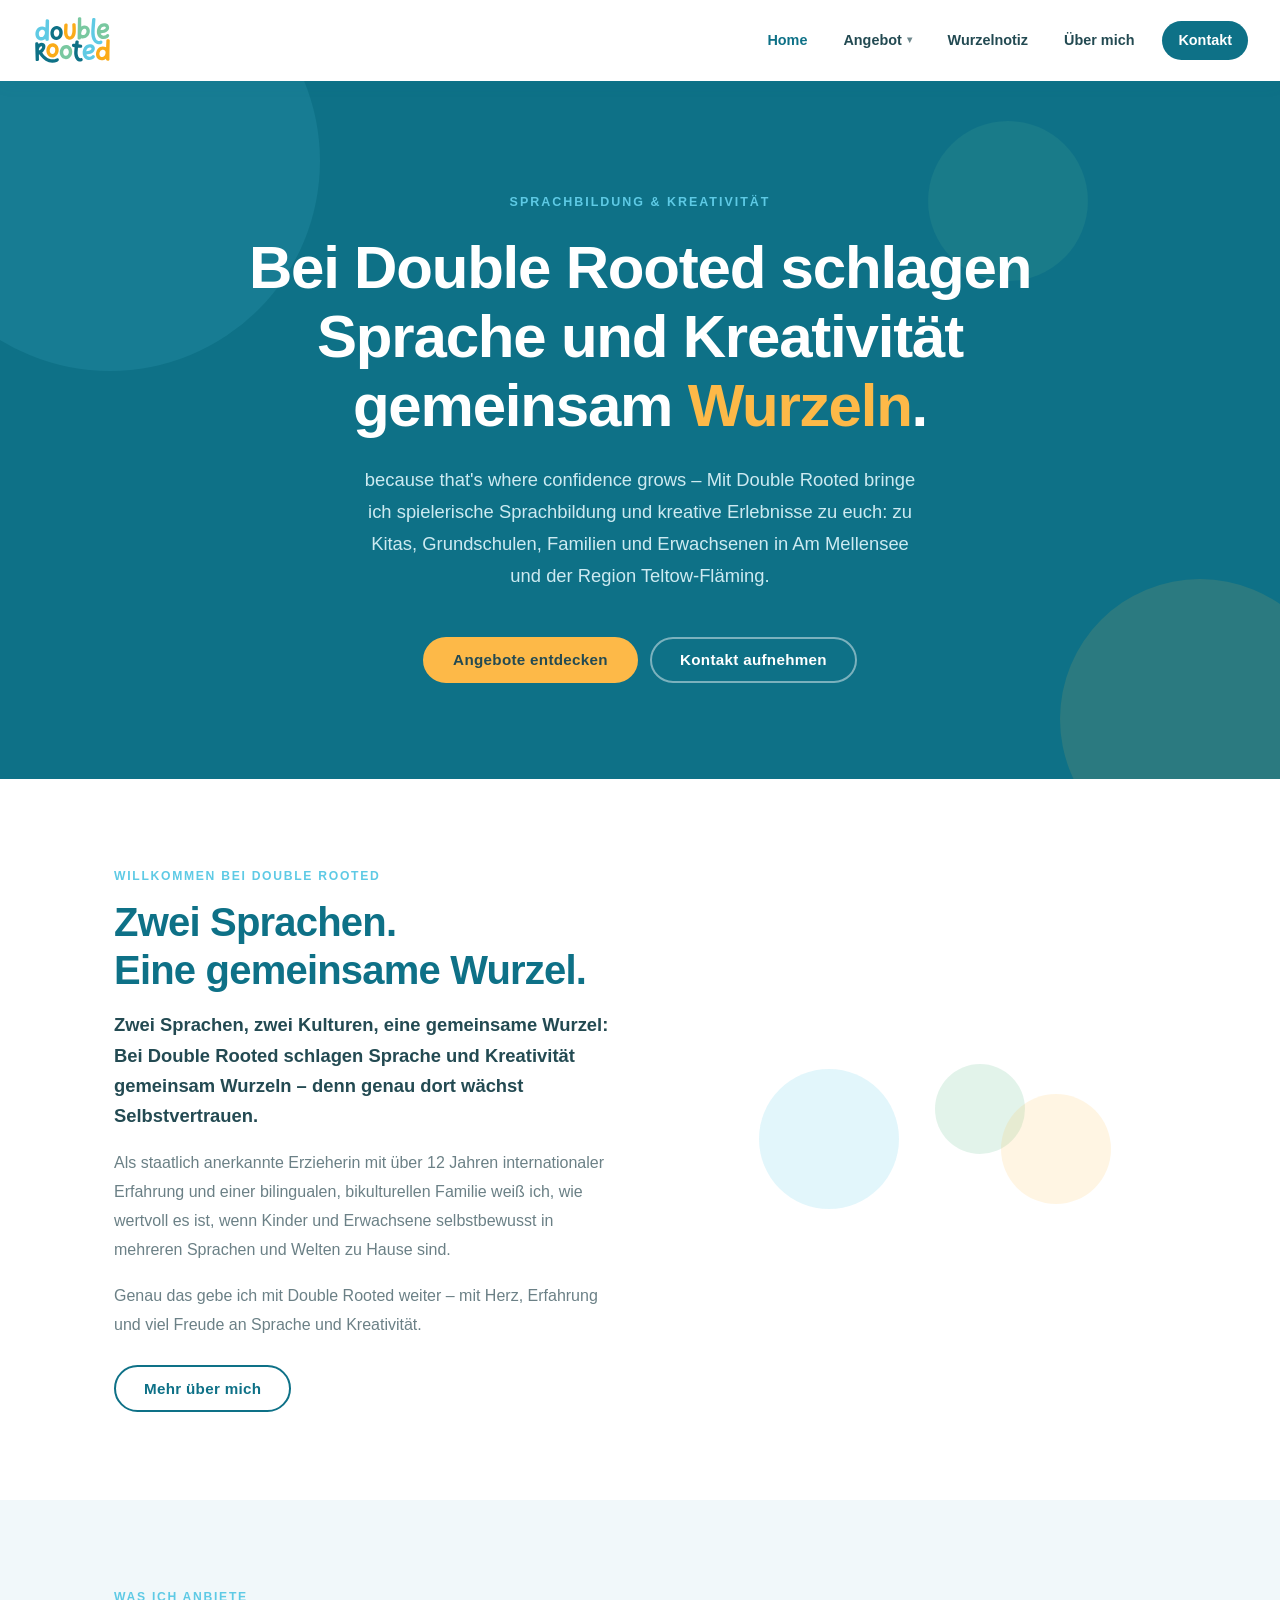
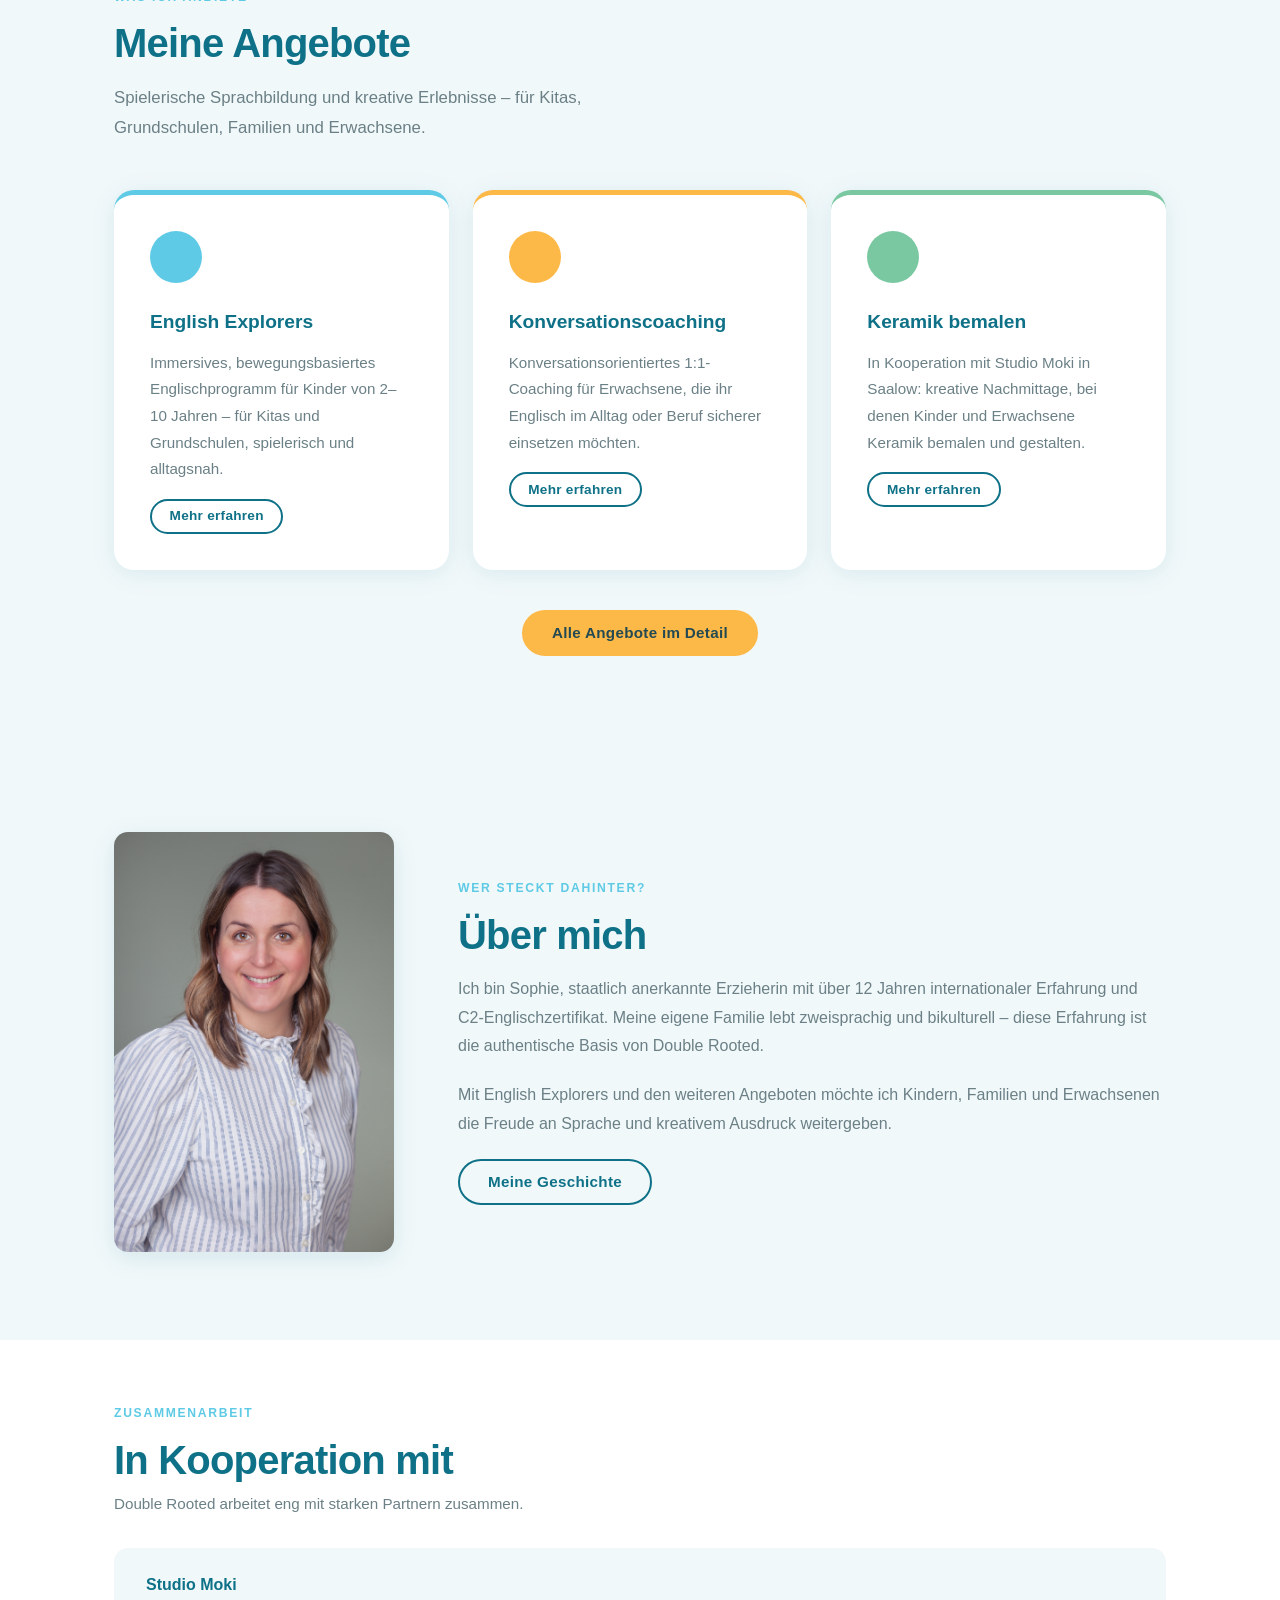
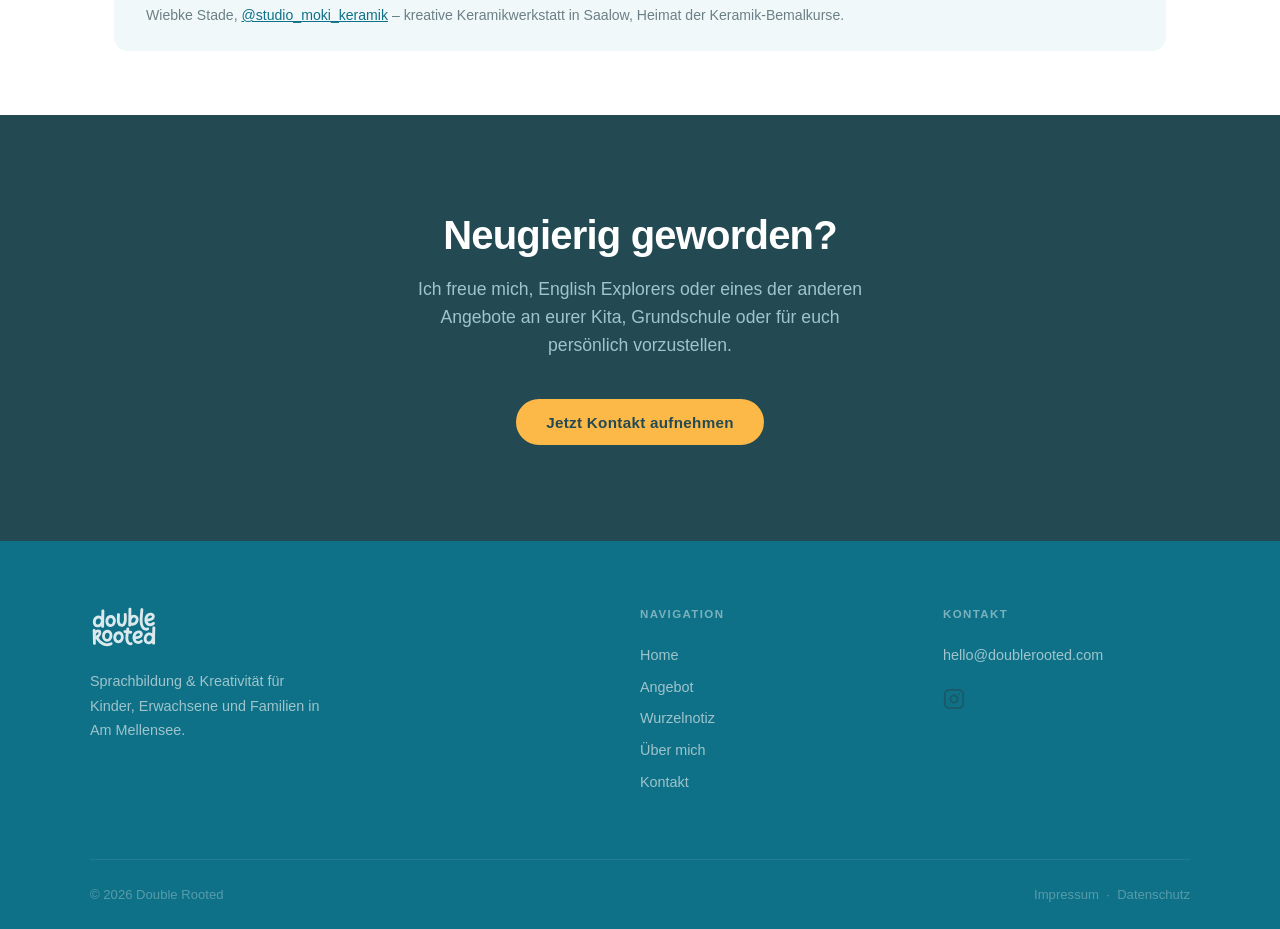
==== commit 15e62b58: "Remove Kraniche from partners section pending confirmation Co-Authored-By: Claude Sonnet 4.6 <norepl" ====
--- a/index.html
+++ b/index.html
@@ -173,10 +173,6 @@
         </p>
         <div class="partners-grid">
           <div class="partner-card">
-            <h4>Montessori-Naturschule Die Kraniche</h4>
-            <p>Kooperationspartner für spielerische Sprachbildung in einer naturpädagogischen Umgebung.</p>
-          </div>
-          <div class="partner-card">
             <h4>Studio Moki</h4>
             <p>Wiebke Stade, <a href="https://www.instagram.com/studio_moki_keramik/" target="_blank" rel="noopener" style="color:var(--deep-teal);">@studio_moki_keramik</a> – kreative Keramikwerkstatt in Saalow, Heimat der Keramik-Bemalkurse.</p>
           </div>
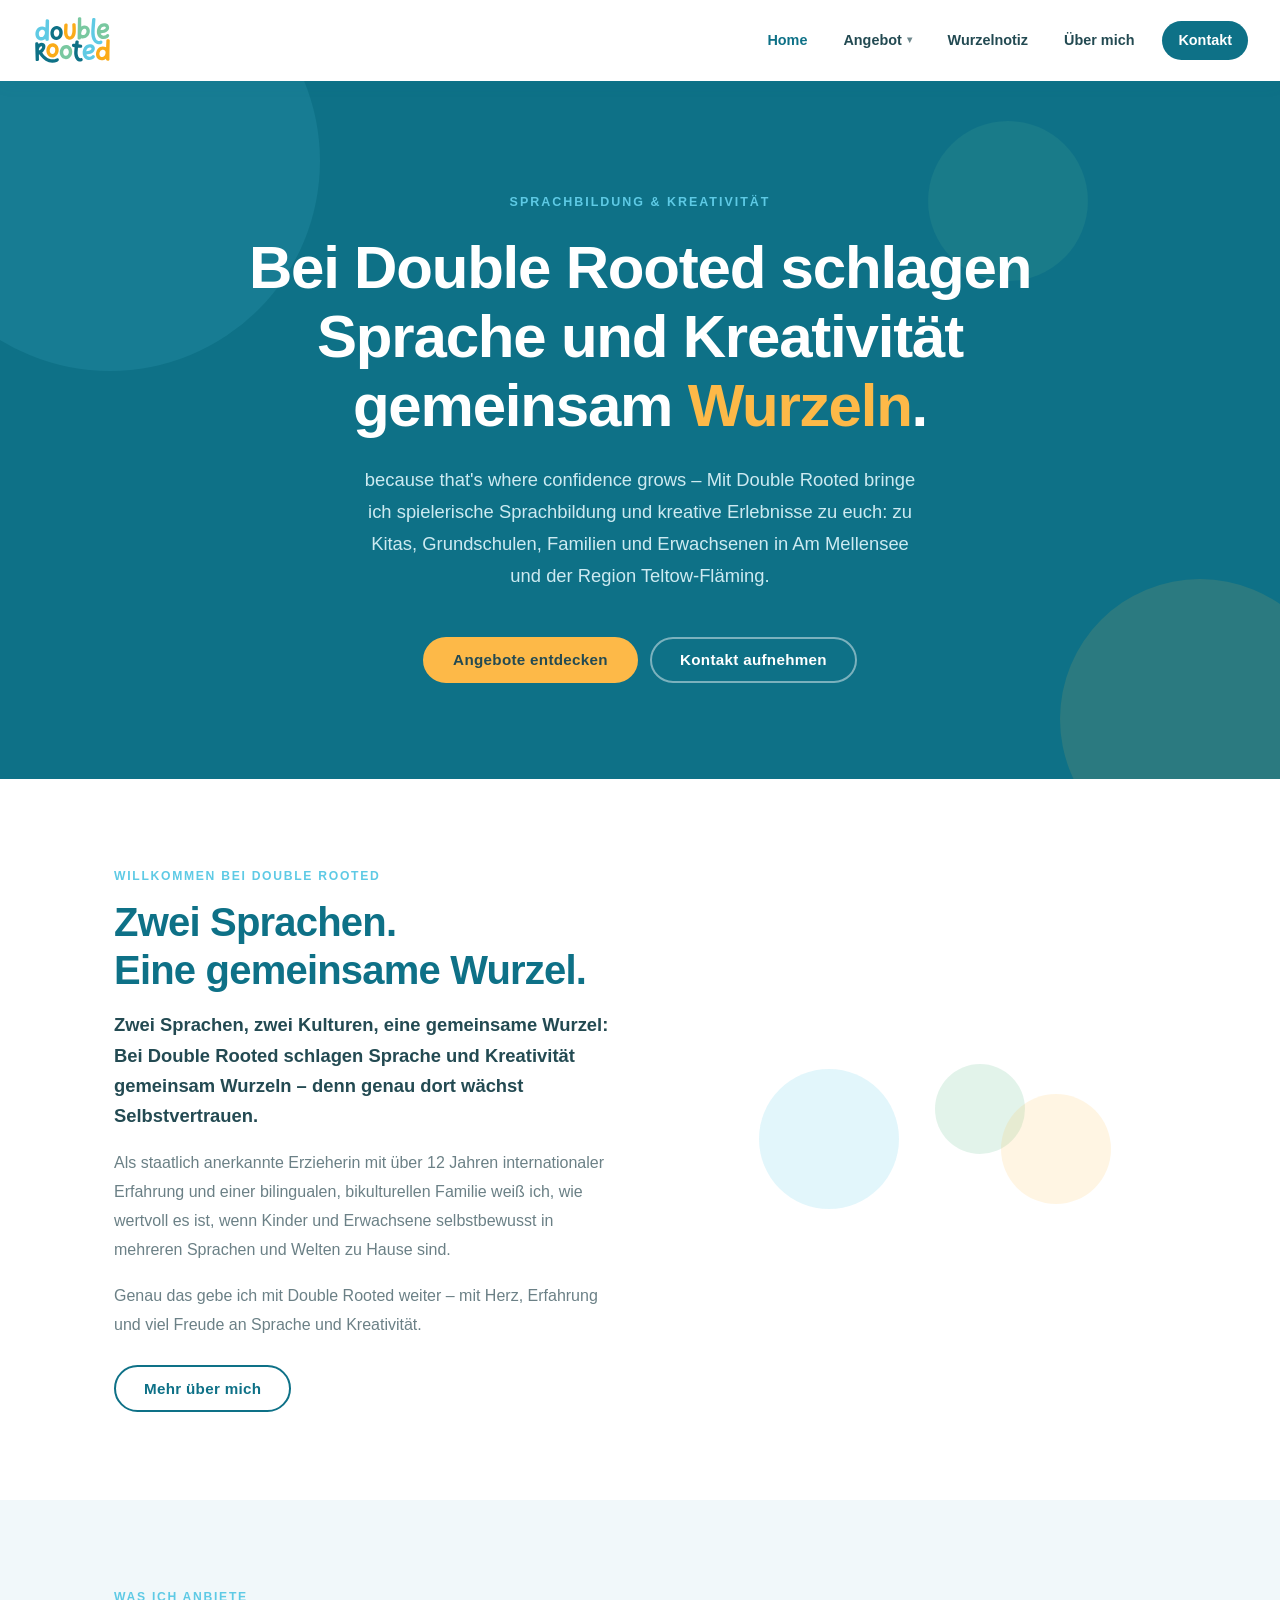
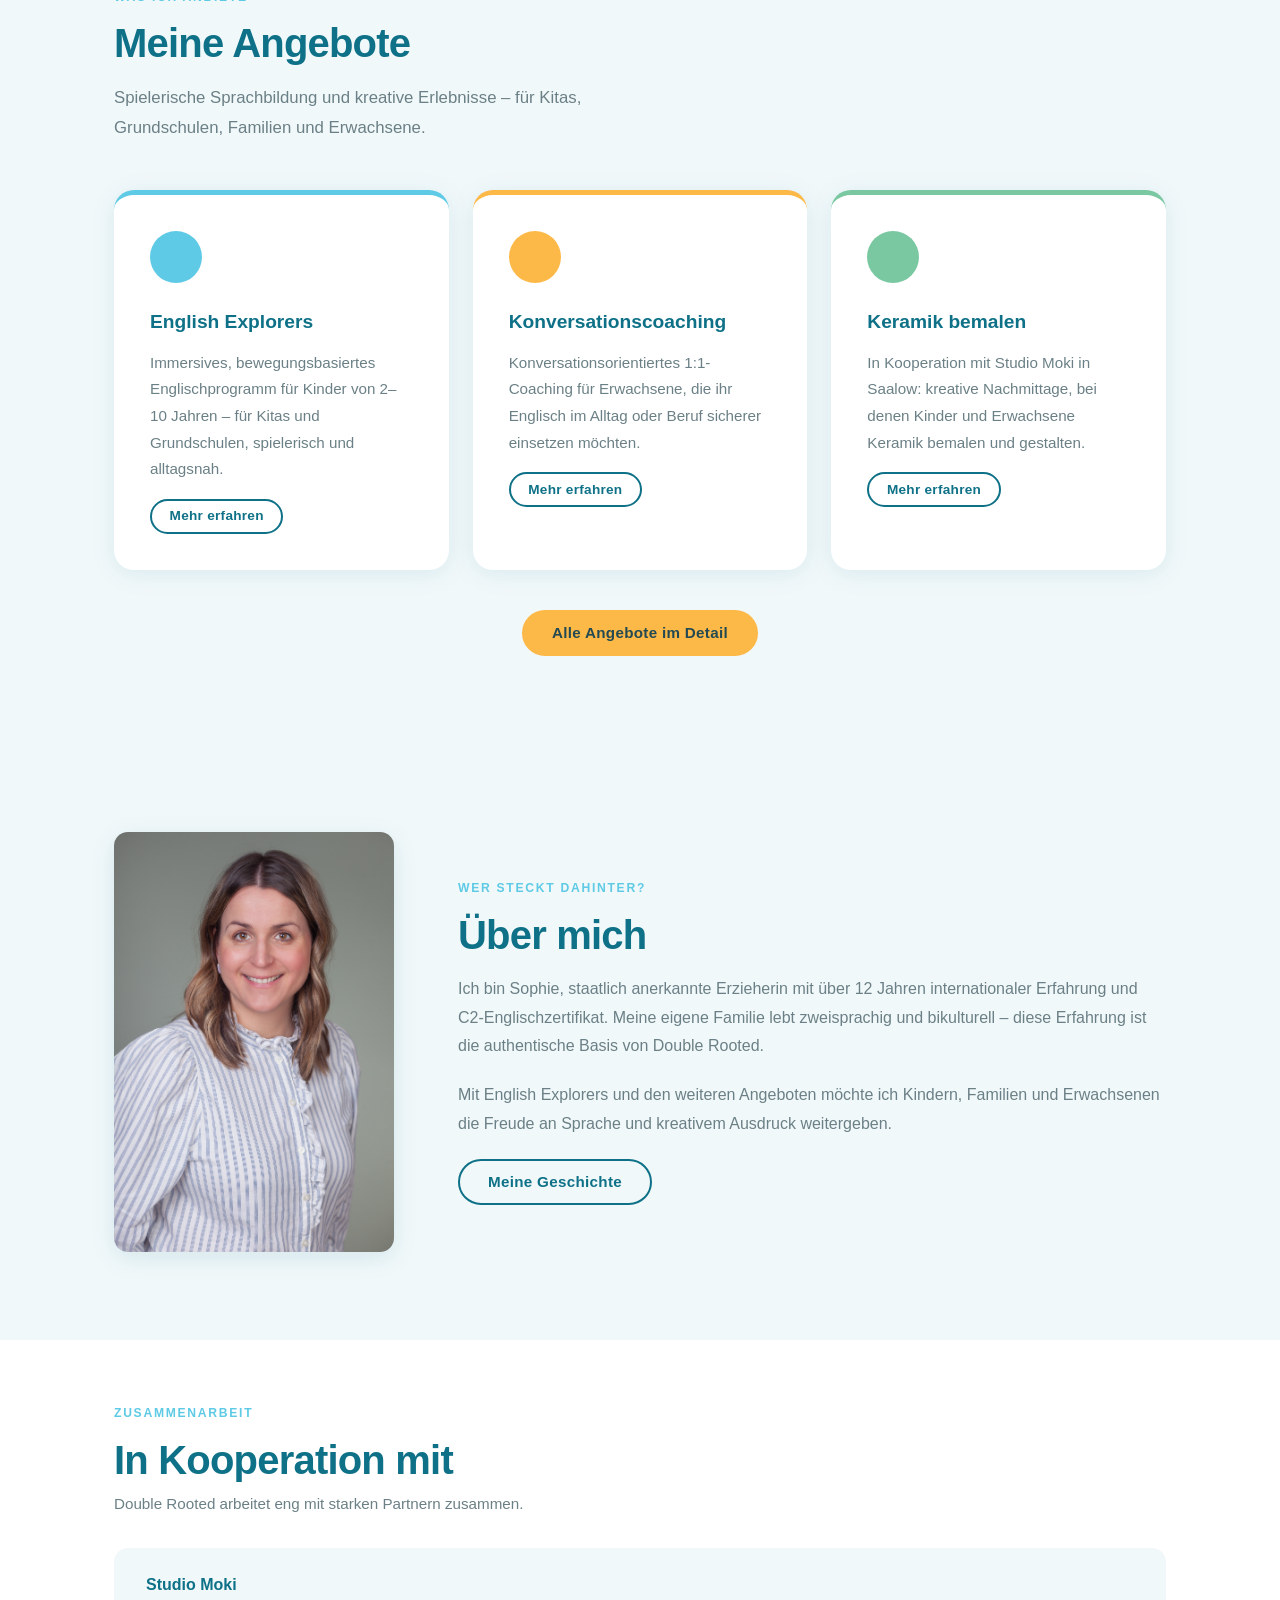
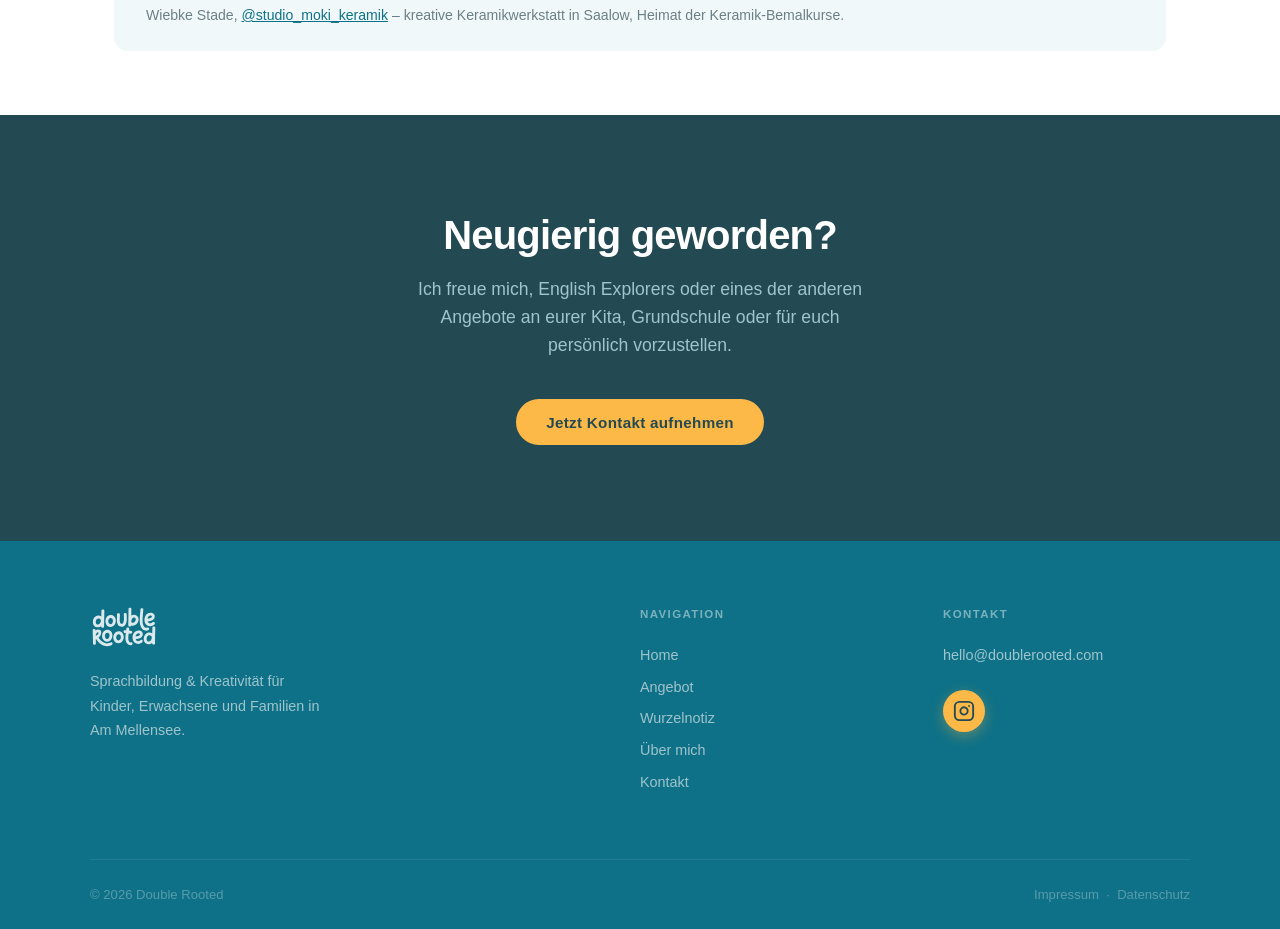
==== commit be8b38da: "Make the footer Instagram link a high-contrast amber badge The icon inherited --light-teal at 60% op" ====
--- a/index.html
+++ b/index.html
@@ -212,7 +212,7 @@
       <div class="footer-col">
         <h4>Kontakt</h4>
         <a href="mailto:hello@doublerooted.com">hello@doublerooted.com</a>
-        <a href="https://www.instagram.com/double.rooted/" target="_blank" rel="noopener" aria-label="Double Rooted auf Instagram" style="margin-top:0.75rem;display:inline-block;color:inherit;opacity:0.6;transition:opacity 0.2s;" onmouseover="this.style.opacity='1'" onmouseout="this.style.opacity='0.6'">
+        <a href="https://www.instagram.com/double.rooted/" target="_blank" rel="noopener" class="footer-social" aria-label="Double Rooted auf Instagram">
         <svg xmlns="http://www.w3.org/2000/svg" width="22" height="22" viewBox="0 0 24 24" fill="none" stroke="currentColor" stroke-width="2" stroke-linecap="round" stroke-linejoin="round" aria-hidden="true"><rect x="2" y="2" width="20" height="20" rx="5" ry="5"/><path d="M16 11.37A4 4 0 1 1 12.63 8 4 4 0 0 1 16 11.37z"/><line x1="17.5" y1="6.5" x2="17.51" y2="6.5"/></svg>
         </a>
       </div>
@@ -222,7 +222,7 @@
       <span>© 2026 Double Rooted</span>
       <span>
         <a href="impressum.html">Impressum</a> &nbsp;·&nbsp;
-        <a href="#">Datenschutz</a>
+        <a href="datenschutz.html">Datenschutz</a>
       </span>
     </div>
   </footer>
--- a/styles.css
+++ b/styles.css
@@ -392,6 +392,36 @@
   transition: color 0.2s;
 }
 .footer-col a:hover { color: var(--sky-blue); }
+
+/* Social badge — needs to out-specify the plain `.footer-col a` rule above. */
+.footer-col a.footer-social {
+  display: inline-flex;
+  align-items: center;
+  justify-content: center;
+  width: 42px;
+  height: 42px;
+  margin-top: 0.9rem;
+  margin-bottom: 0;
+  border-radius: 50%;
+  background: var(--amber);
+  color: var(--dark-teal);
+  box-shadow: 0 4px 14px rgba(253,185,72,0.35);
+  transition: transform 0.2s, box-shadow 0.2s, background 0.2s;
+}
+
+.footer-col a.footer-social:hover {
+  background: #FFC96B;
+  color: var(--dark-teal);
+  transform: translateY(-2px) scale(1.05);
+  box-shadow: 0 8px 22px rgba(253,185,72,0.55);
+}
+
+.footer-col a.footer-social:focus-visible {
+  outline: 3px solid var(--sky-blue);
+  outline-offset: 3px;
+}
+
+.footer-col a.footer-social svg { display: block; }
 
 .footer-bottom {
   max-width: 1100px;
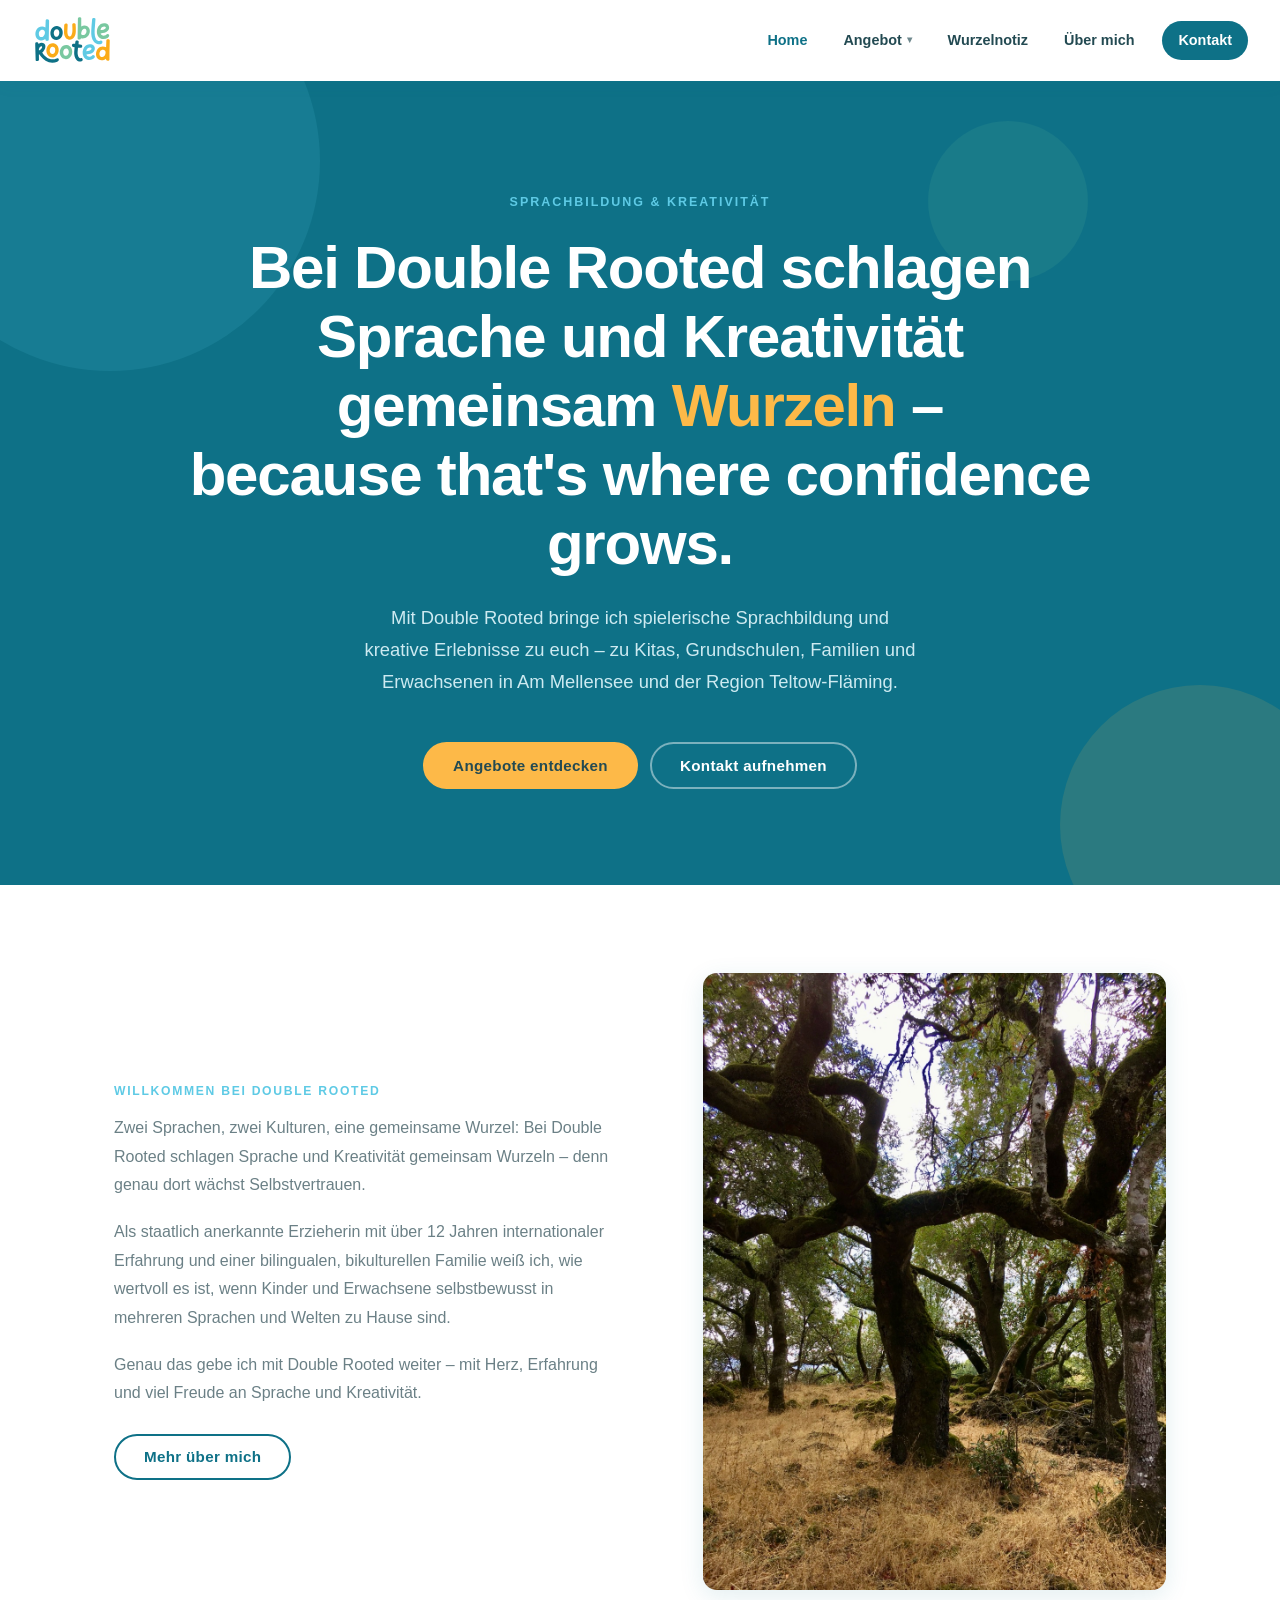
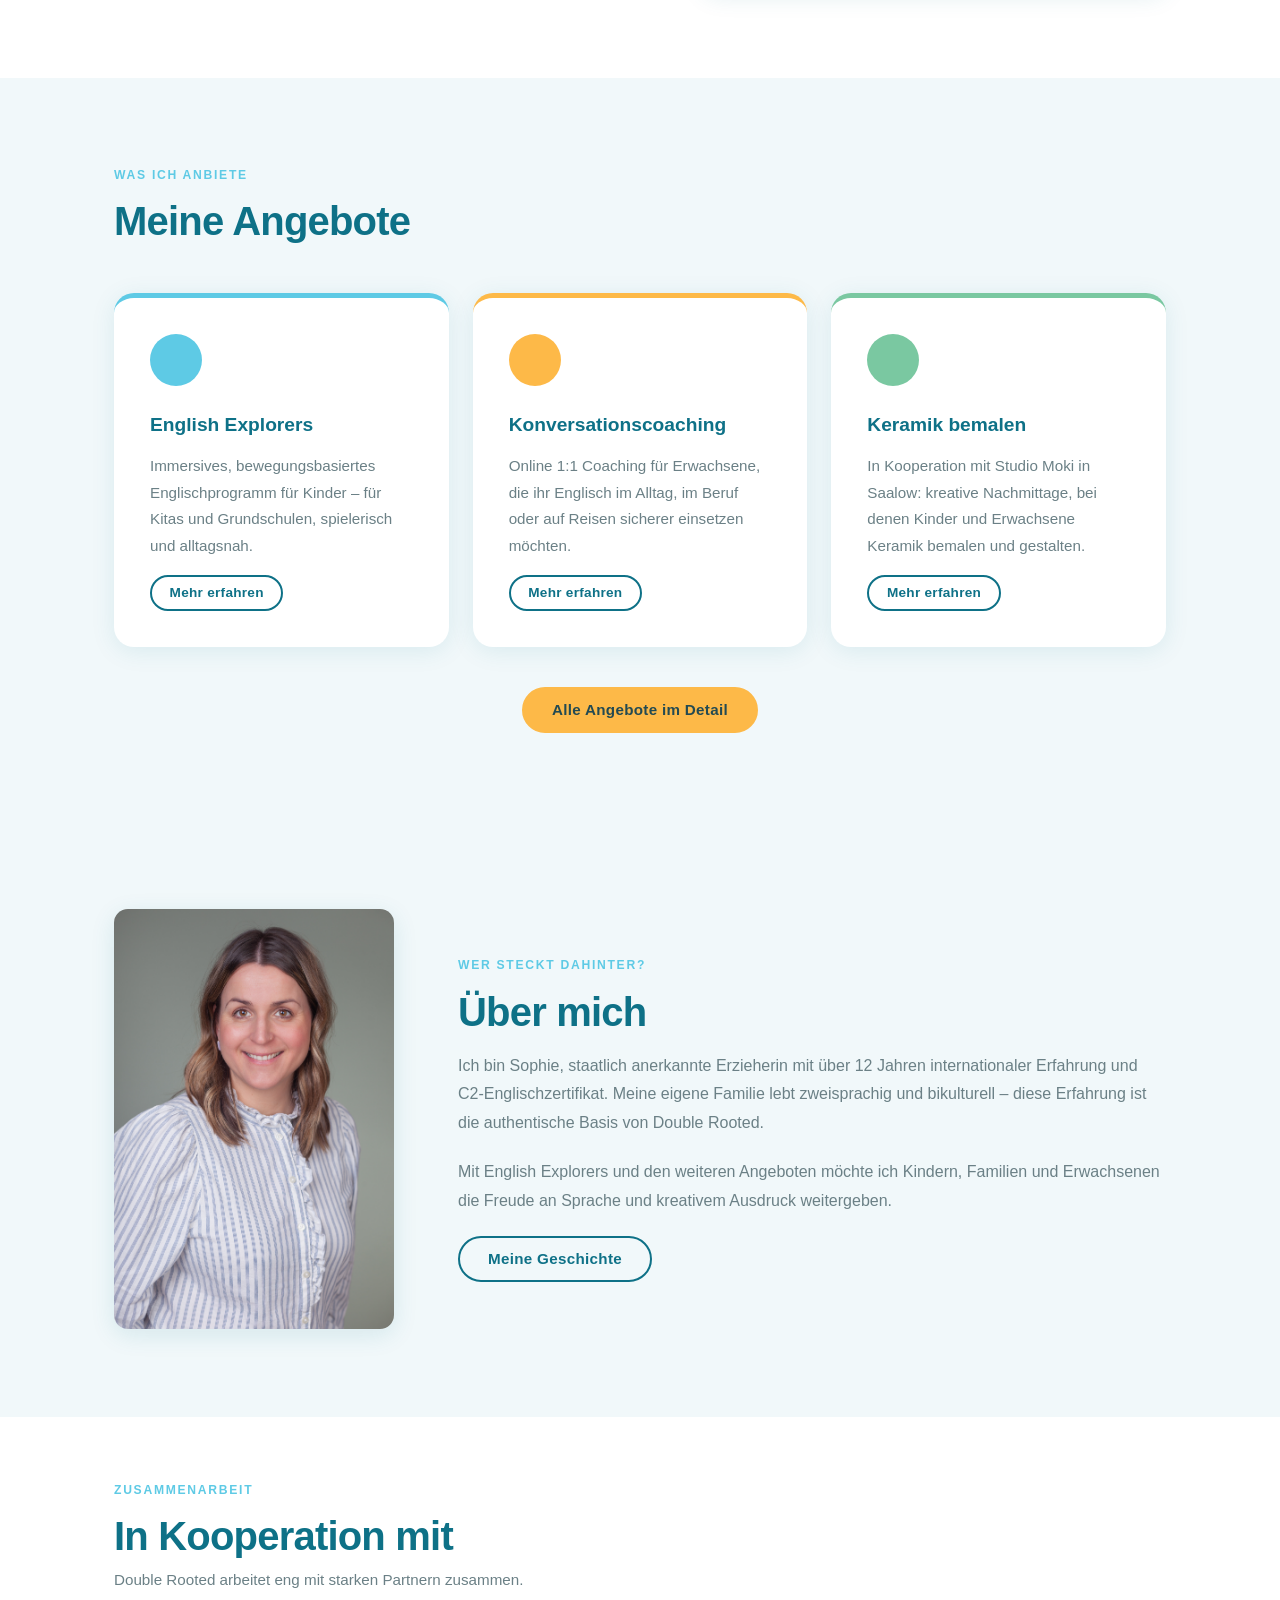
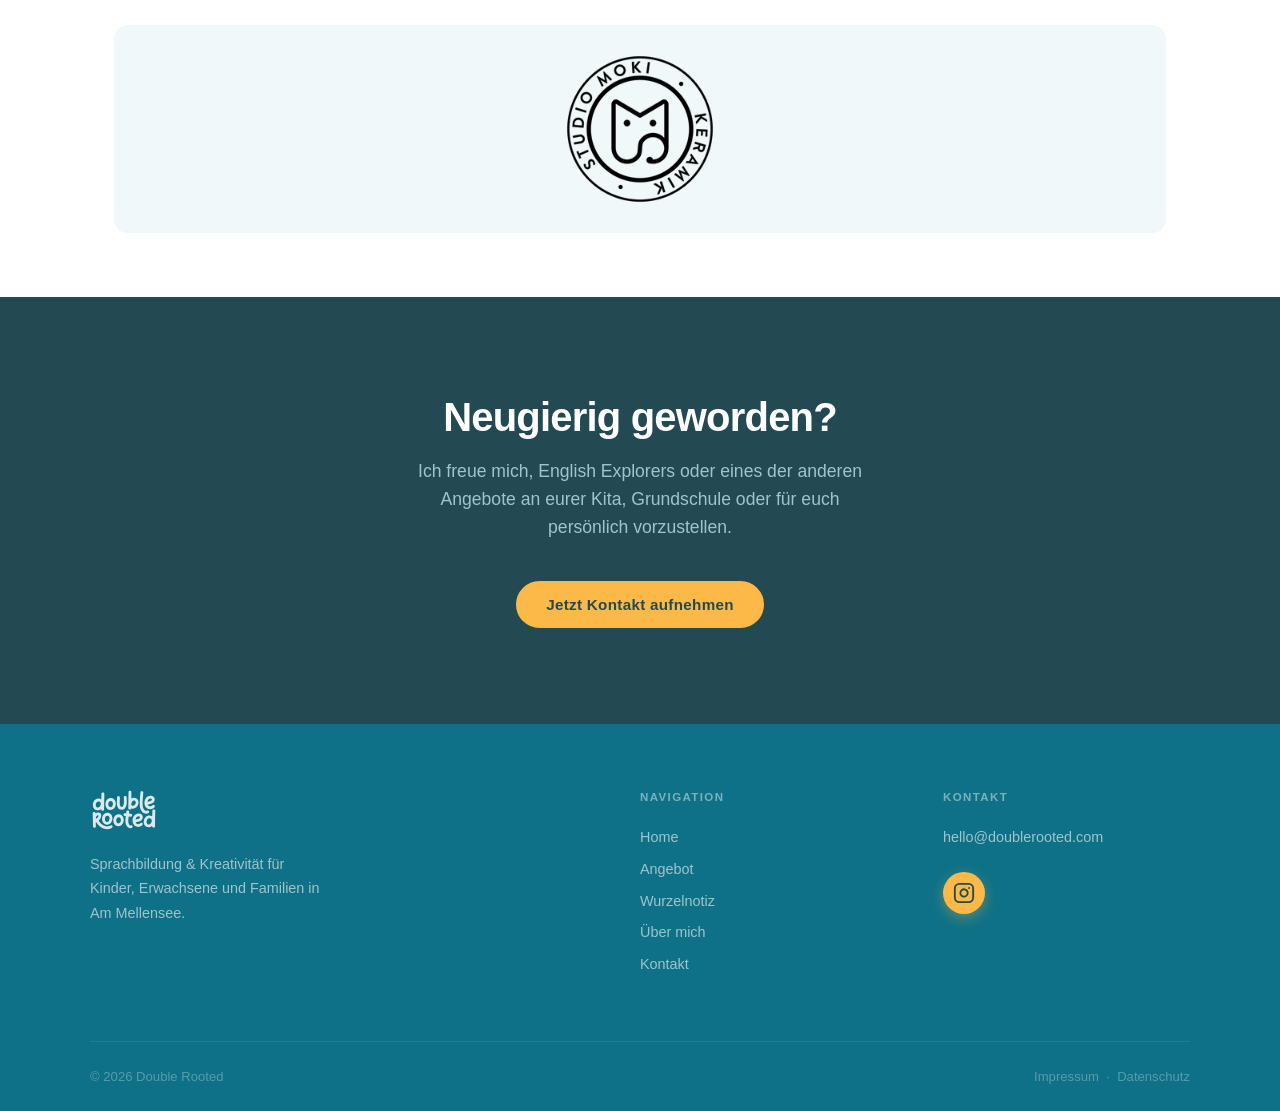
==== commit 6582f851: "Rework homepage hero, Willkommen, and Angebote copy Fold "because that's where confidence grows" int" ====
--- a/index.html
+++ b/index.html
@@ -56,10 +56,11 @@
         <h1>
           Bei Double Rooted schlagen<br />
           Sprache und Kreativität<br />
-          gemeinsam <em>Wurzeln</em>.
+          gemeinsam <em>Wurzeln</em> –<br />
+          because that's where confidence grows.
         </h1>
         <p class="hero-sub">
-          because that's where confidence grows – Mit Double Rooted bringe ich spielerische Sprachbildung und kreative Erlebnisse zu euch: zu Kitas, Grundschulen, Familien und Erwachsenen in Am Mellensee und der Region Teltow-Fläming.
+          Mit Double Rooted bringe ich spielerische Sprachbildung und kreative Erlebnisse zu euch – zu Kitas, Grundschulen, Familien und Erwachsenen in Am Mellensee und der Region Teltow-Fläming.
         </p>
         <div class="hero-actions">
           <a href="angebot.html" class="btn btn-primary">Angebote entdecken</a>
@@ -74,8 +75,7 @@
         <div class="welcome-grid">
           <div class="welcome-text">
             <span class="section-label">Willkommen bei Double Rooted</span>
-            <h2 class="section-title">Zwei Sprachen.<br />Eine gemeinsame Wurzel.</h2>
-            <p class="lead">
+            <p>
               Zwei Sprachen, zwei Kulturen, eine gemeinsame Wurzel: Bei Double Rooted schlagen Sprache und Kreativität gemeinsam Wurzeln – denn genau dort wächst Selbstvertrauen.
             </p>
             <p>
@@ -86,10 +86,12 @@
             </p>
             <a href="ueber-mich.html" class="btn btn-outline" style="margin-top:0.5rem;">Mehr über mich</a>
           </div>
-          <div class="welcome-visual" aria-hidden="true">
-            <div class="welcome-dot" style="width:140px;height:140px;background:var(--sky-blue);opacity:0.18;"></div>
-            <div class="welcome-dot" style="width:90px;height:90px;background:var(--mint-green);opacity:0.22;margin-top:-60px;margin-left:20px;"></div>
-            <div class="welcome-dot" style="width:110px;height:110px;background:var(--amber);opacity:0.15;margin-top:20px;margin-left:-40px;"></div>
+          <div class="welcome-visual">
+            <img
+              src="images/Baum-Wurzeln.jpg"
+              alt="Knorriger, moosbewachsener Baum"
+              class="teaser-photo"
+            />
           </div>
         </div>
       </div>
@@ -101,16 +103,13 @@
         <div class="services-header">
           <span class="section-label">Was ich anbiete</span>
           <h2 class="section-title">Meine Angebote</h2>
-          <p class="section-subtitle">
-            Spielerische Sprachbildung und kreative Erlebnisse – für Kitas, Grundschulen, Familien und Erwachsene.
-          </p>
         </div>
         <div class="cards">
           <div class="card card--blue">
             <div class="card-dot card-dot--blue" aria-hidden="true"></div>
             <h3>English Explorers</h3>
             <p>
-              Immersives, bewegungsbasiertes Englischprogramm für Kinder von 2–10 Jahren – für Kitas und Grundschulen, spielerisch und alltagsnah.
+              Immersives, bewegungsbasiertes Englischprogramm für Kinder – für Kitas und Grundschulen, spielerisch und alltagsnah.
             </p>
             <a href="angebot.html#english-explorers" class="btn btn-outline" style="margin-top:1rem;font-size:0.85rem;padding:0.55rem 1.1rem;">Mehr erfahren</a>
           </div>
@@ -118,7 +117,7 @@
             <div class="card-dot card-dot--amber" aria-hidden="true"></div>
             <h3>Konversationscoaching</h3>
             <p>
-              Konversationsorientiertes 1:1-Coaching für Erwachsene, die ihr Englisch im Alltag oder Beruf sicherer einsetzen möchten.
+              Online 1:1 Coaching für Erwachsene, die ihr Englisch im Alltag, im Beruf oder auf Reisen sicherer einsetzen möchten.
             </p>
             <a href="angebot.html#konversationscoaching" class="btn btn-outline" style="margin-top:1rem;font-size:0.85rem;padding:0.55rem 1.1rem;">Mehr erfahren</a>
           </div>
@@ -172,9 +171,10 @@
           Double Rooted arbeitet eng mit starken Partnern zusammen.
         </p>
         <div class="partners-grid">
-          <div class="partner-card">
-            <h4>Studio Moki</h4>
-            <p>Wiebke Stade, <a href="https://www.instagram.com/studio_moki_keramik/" target="_blank" rel="noopener" style="color:var(--deep-teal);">@studio_moki_keramik</a> – kreative Keramikwerkstatt in Saalow, Heimat der Keramik-Bemalkurse.</p>
+          <div class="partner-card" style="display:flex;align-items:center;justify-content:center;">
+            <a href="https://studio-moki.de/products/keramik-bemalen" target="_blank" rel="noopener">
+              <img src="images/Studio_Moki_Logo.webp" alt="Studio Moki" style="max-width:160px;display:block;" />
+            </a>
           </div>
         </div>
       </div>
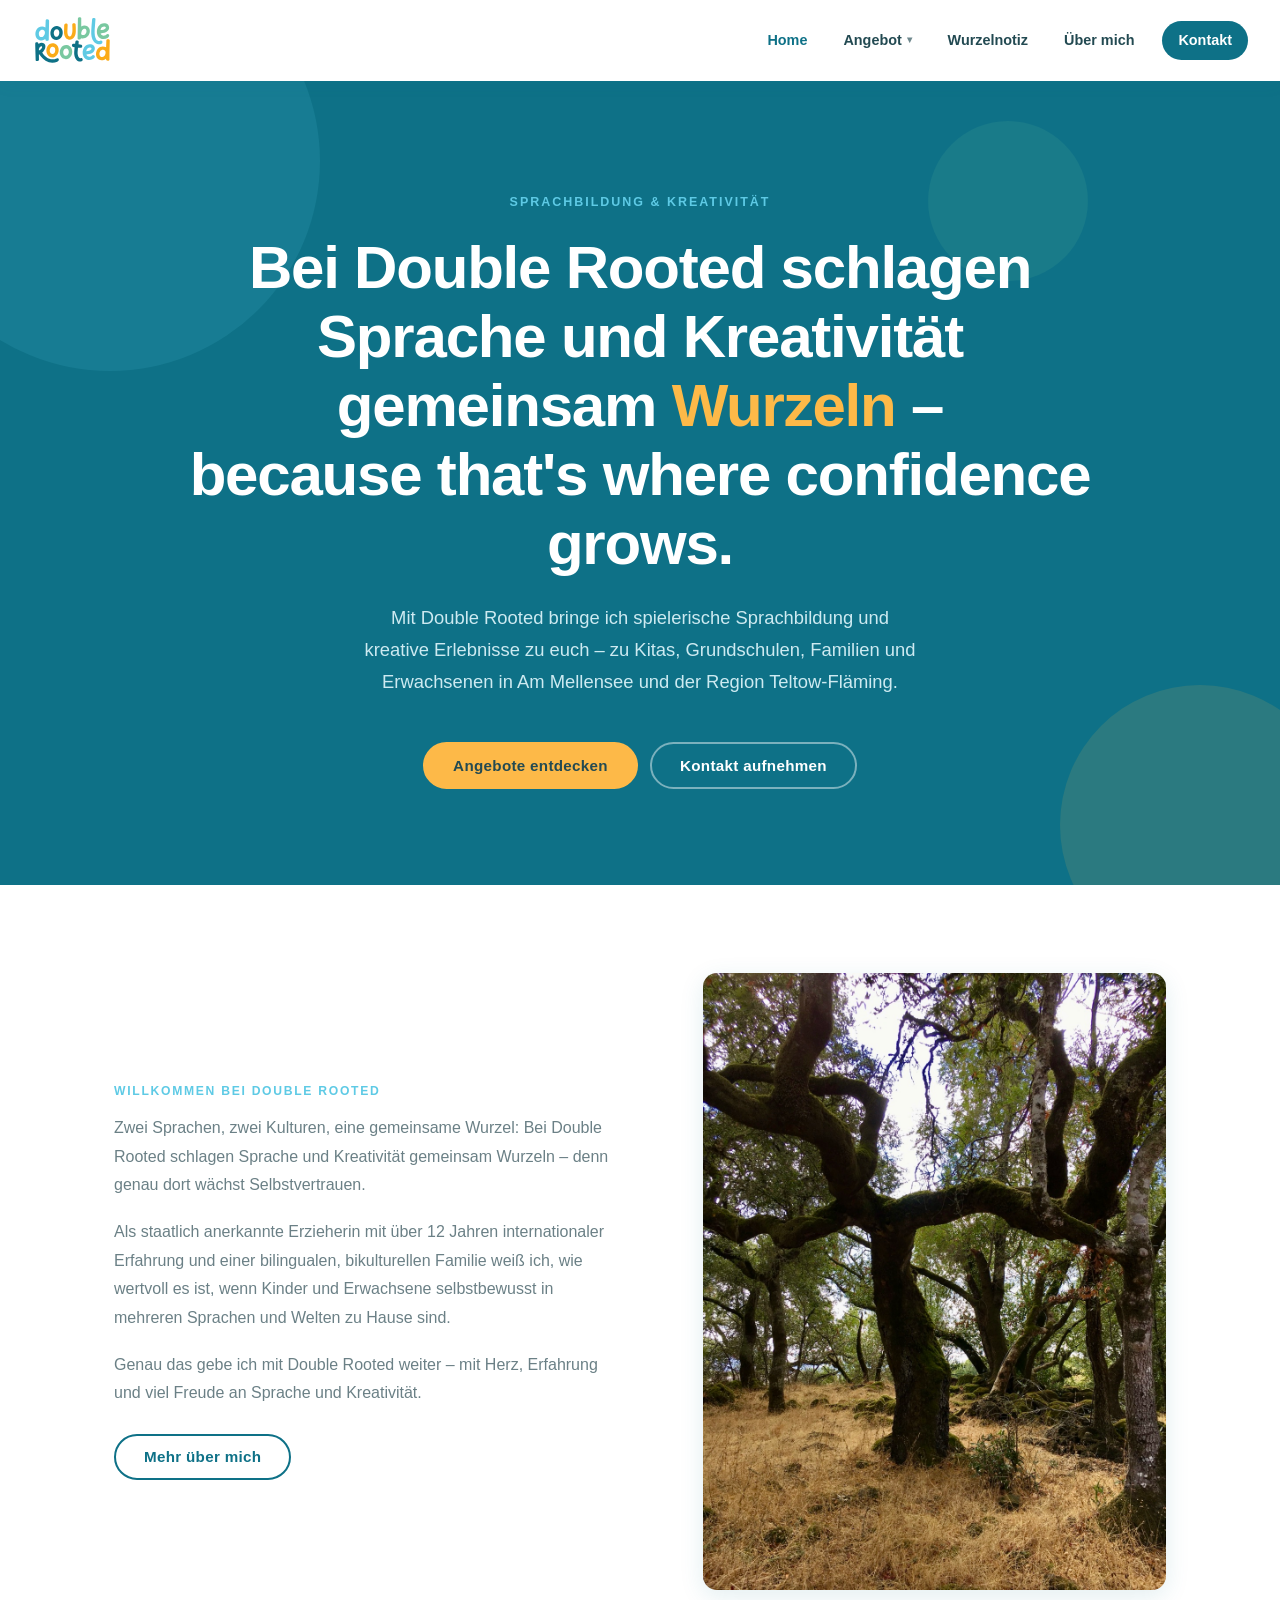
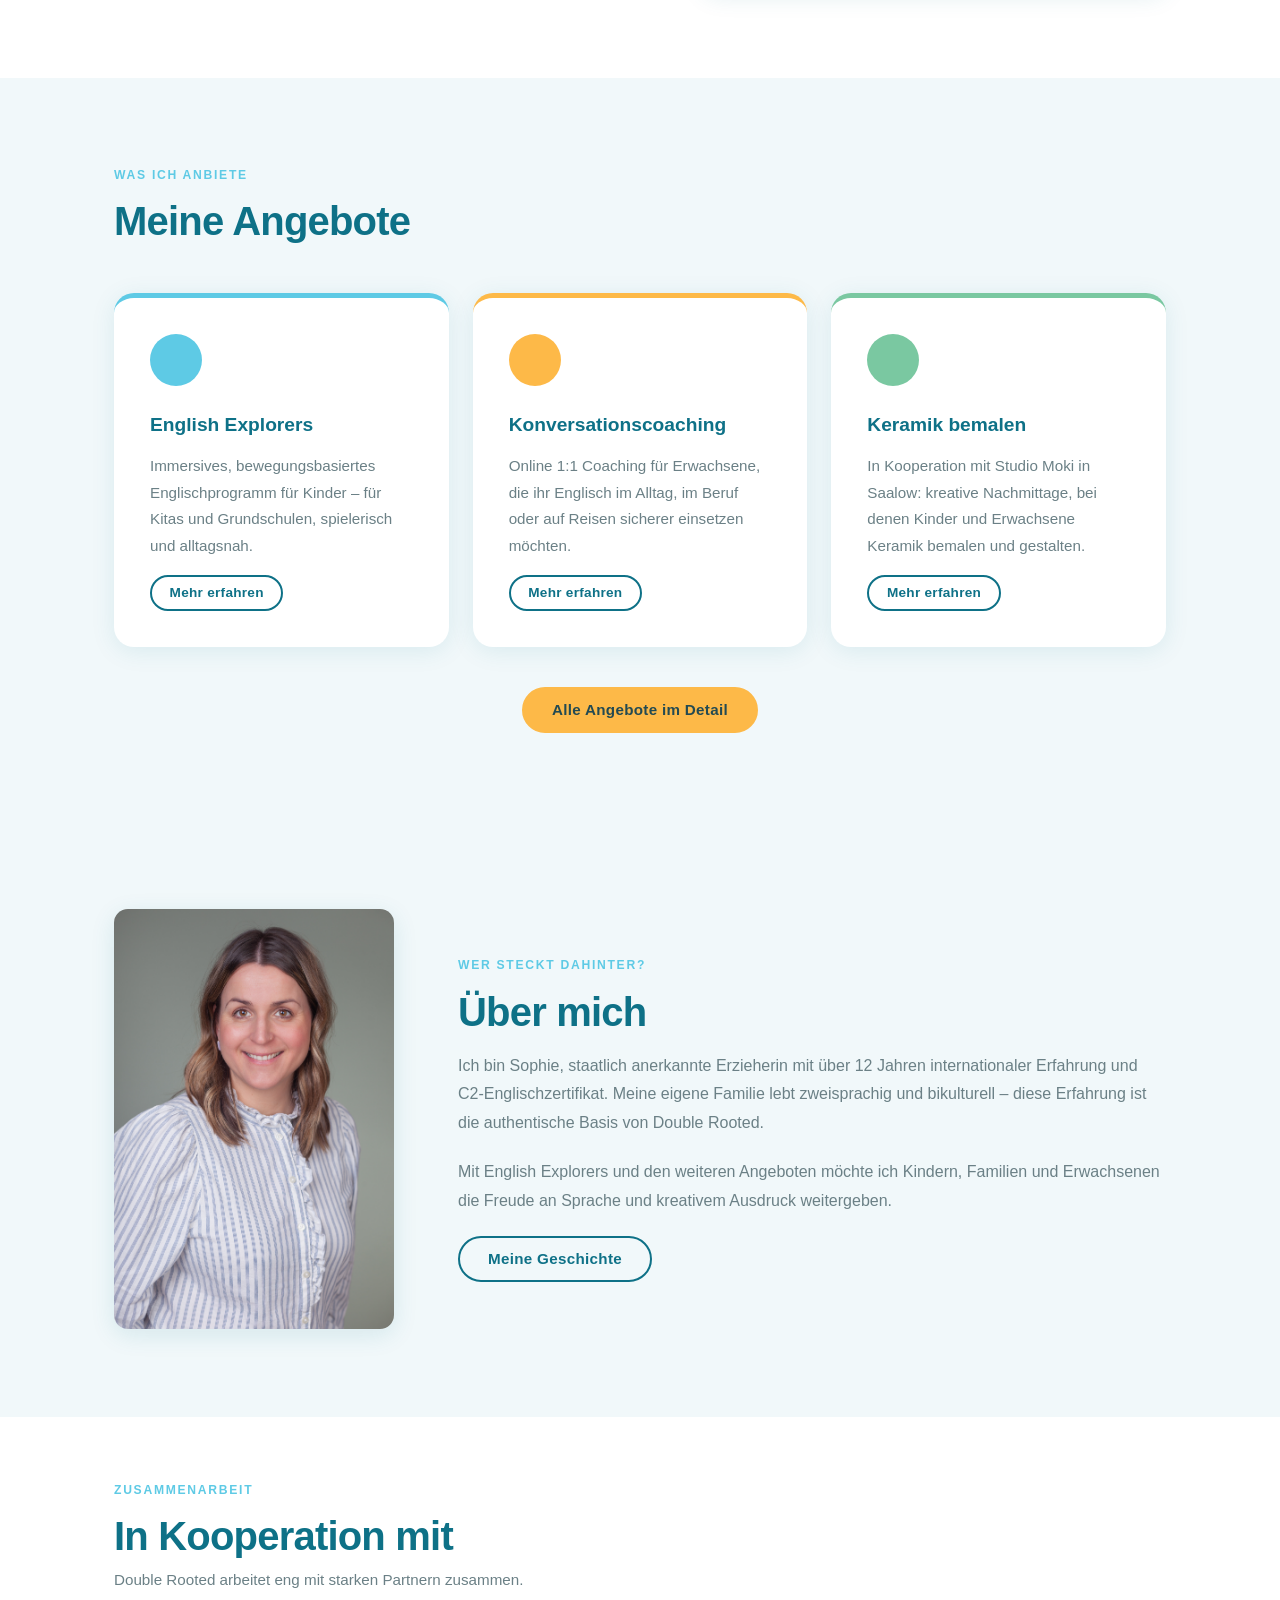
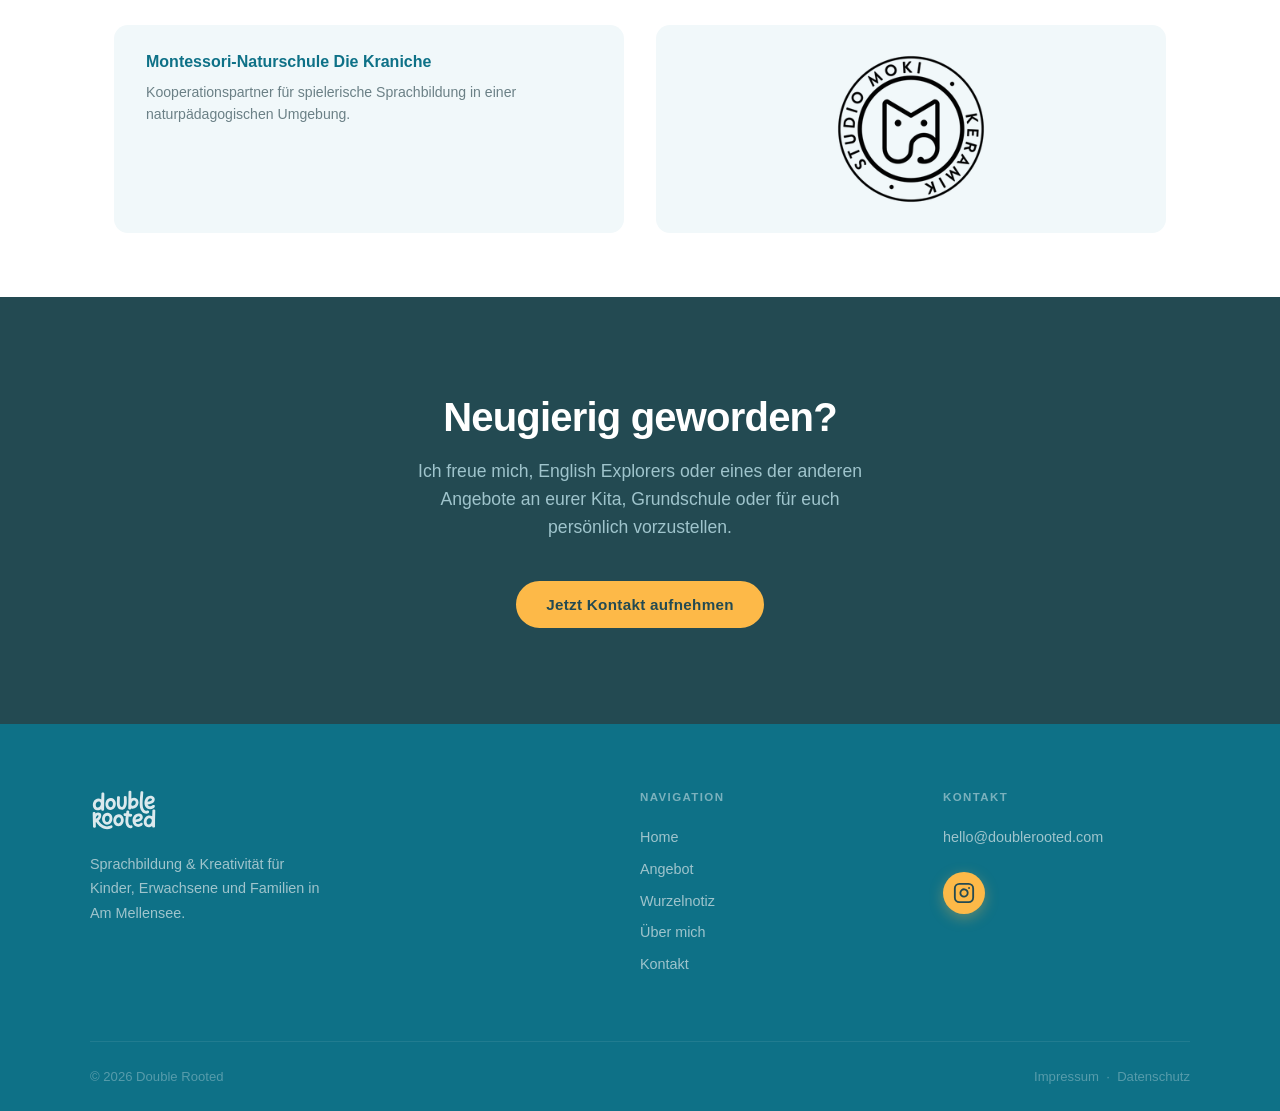
==== commit e5e71122: "Restore Kraniche partner card now that the school has approved Co-Authored-By: Claude Sonnet 5.5 <no" ====
--- a/index.html
+++ b/index.html
@@ -171,6 +171,10 @@
           Double Rooted arbeitet eng mit starken Partnern zusammen.
         </p>
         <div class="partners-grid">
+          <div class="partner-card">
+            <h4>Montessori-Naturschule Die Kraniche</h4>
+            <p>Kooperationspartner für spielerische Sprachbildung in einer naturpädagogischen Umgebung.</p>
+          </div>
           <div class="partner-card" style="display:flex;align-items:center;justify-content:center;">
             <a href="https://studio-moki.de/products/keramik-bemalen" target="_blank" rel="noopener">
               <img src="images/Studio_Moki_Logo.webp" alt="Studio Moki" style="max-width:160px;display:block;" />
@@ -201,7 +205,7 @@
       </div>
 
       <nav class="footer-col" aria-label="Footer-Navigation">
-        <h4>Navigation</h4>
+        <h3>Navigation</h3>
         <a href="/">Home</a>
         <a href="angebot.html">Angebot</a>
         <a href="wurzelnotiz.html">Wurzelnotiz</a>
@@ -210,7 +214,7 @@
       </nav>
 
       <div class="footer-col">
-        <h4>Kontakt</h4>
+        <h3>Kontakt</h3>
         <a href="mailto:hello@doublerooted.com">hello@doublerooted.com</a>
         <a href="https://www.instagram.com/double.rooted/" target="_blank" rel="noopener" class="footer-social" aria-label="Double Rooted auf Instagram">
         <svg xmlns="http://www.w3.org/2000/svg" width="22" height="22" viewBox="0 0 24 24" fill="none" stroke="currentColor" stroke-width="2" stroke-linecap="round" stroke-linejoin="round" aria-hidden="true"><rect x="2" y="2" width="20" height="20" rx="5" ry="5"/><path d="M16 11.37A4 4 0 1 1 12.63 8 4 4 0 0 1 16 11.37z"/><line x1="17.5" y1="6.5" x2="17.51" y2="6.5"/></svg>
--- a/styles.css
+++ b/styles.css
@@ -371,7 +371,7 @@
 
 .footer-brand p { color: var(--light-teal); font-size: 0.9rem; line-height: 1.7; max-width: 240px; }
 
-.footer-col h4 {
+.footer-col h3 {
   font-size: 0.72rem;
   font-weight: 700;
   letter-spacing: 0.12em;
@@ -965,6 +965,14 @@
 }
 .blog-body p:last-child { margin-bottom: 0; }
 
+.blog-body h2 {
+  color: var(--deep-teal);
+  font-size: clamp(1.15rem, 2.5vw, 1.4rem);
+  font-weight: 700;
+  line-height: 1.3;
+  margin: 2.5rem 0 1rem;
+}
+
 /* ── Hamburger toggle ──────────────────────────── */
 .nav-toggle {
   display: none;
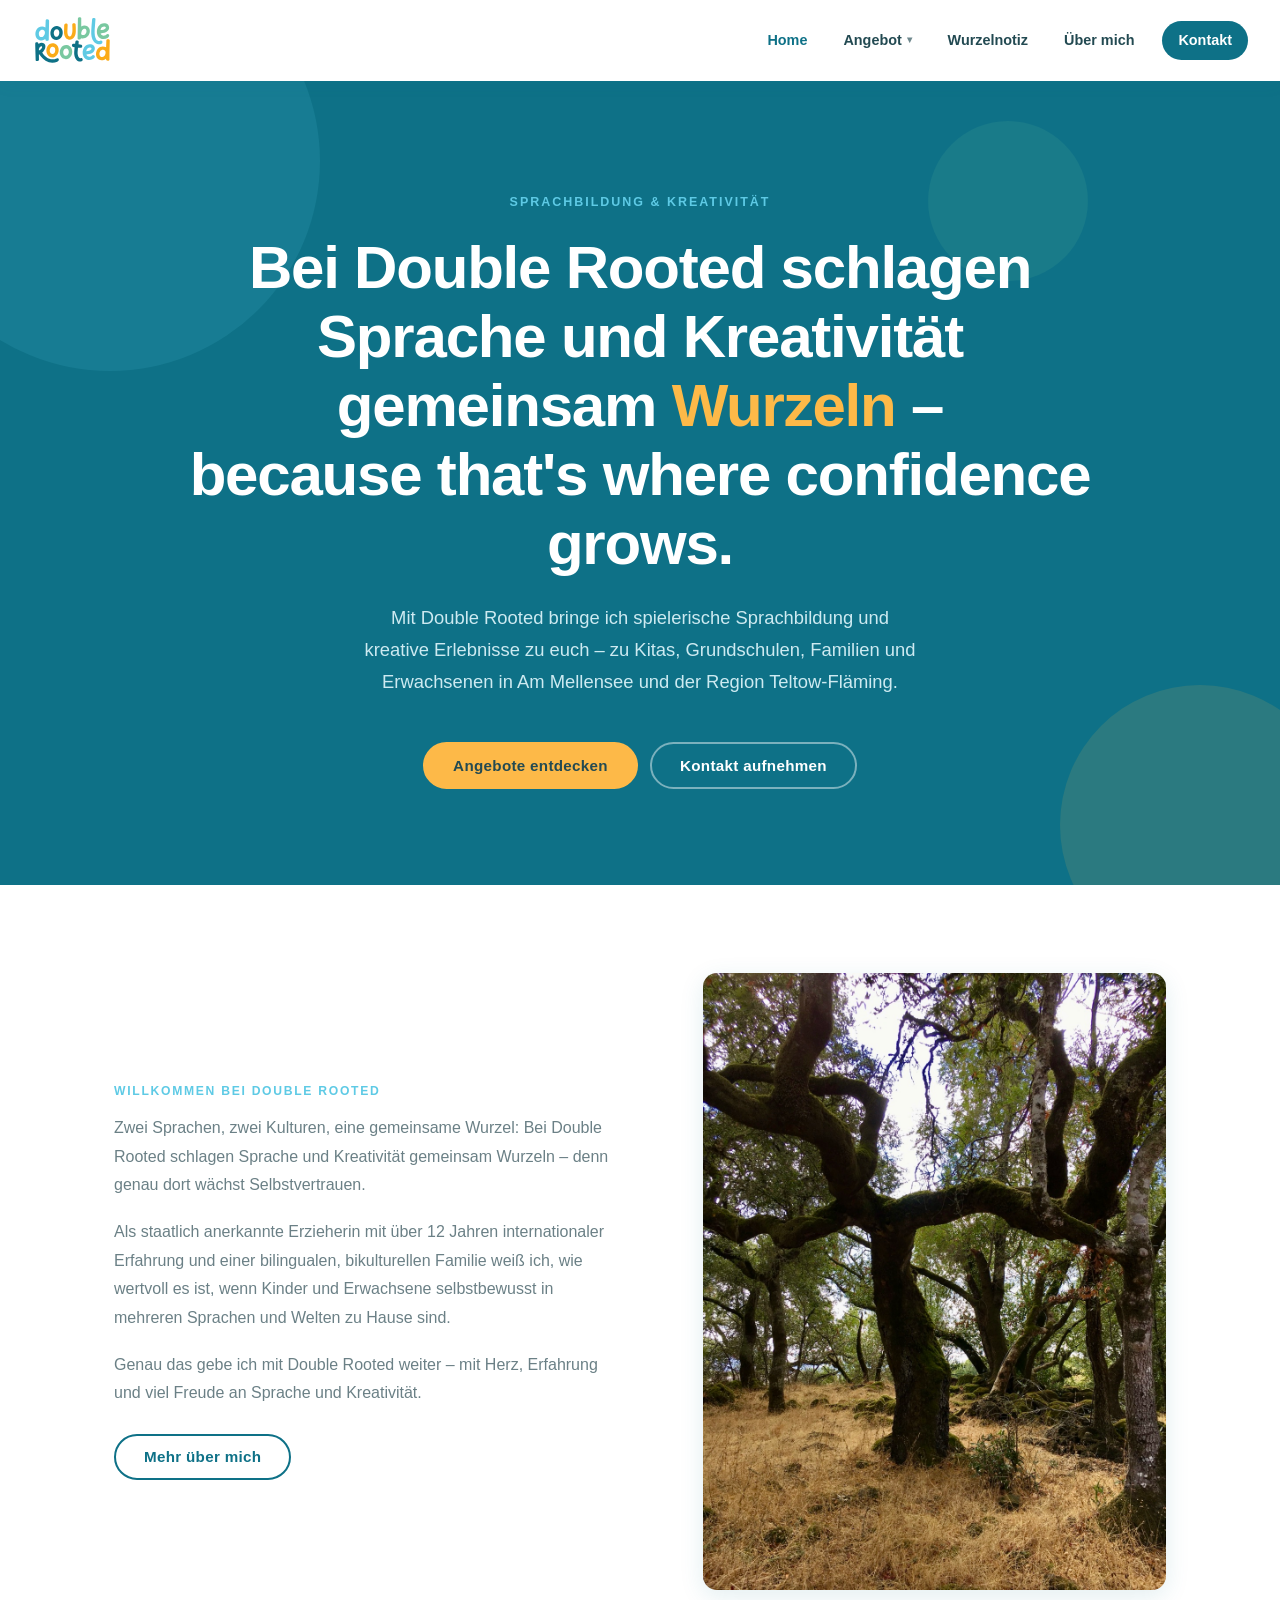
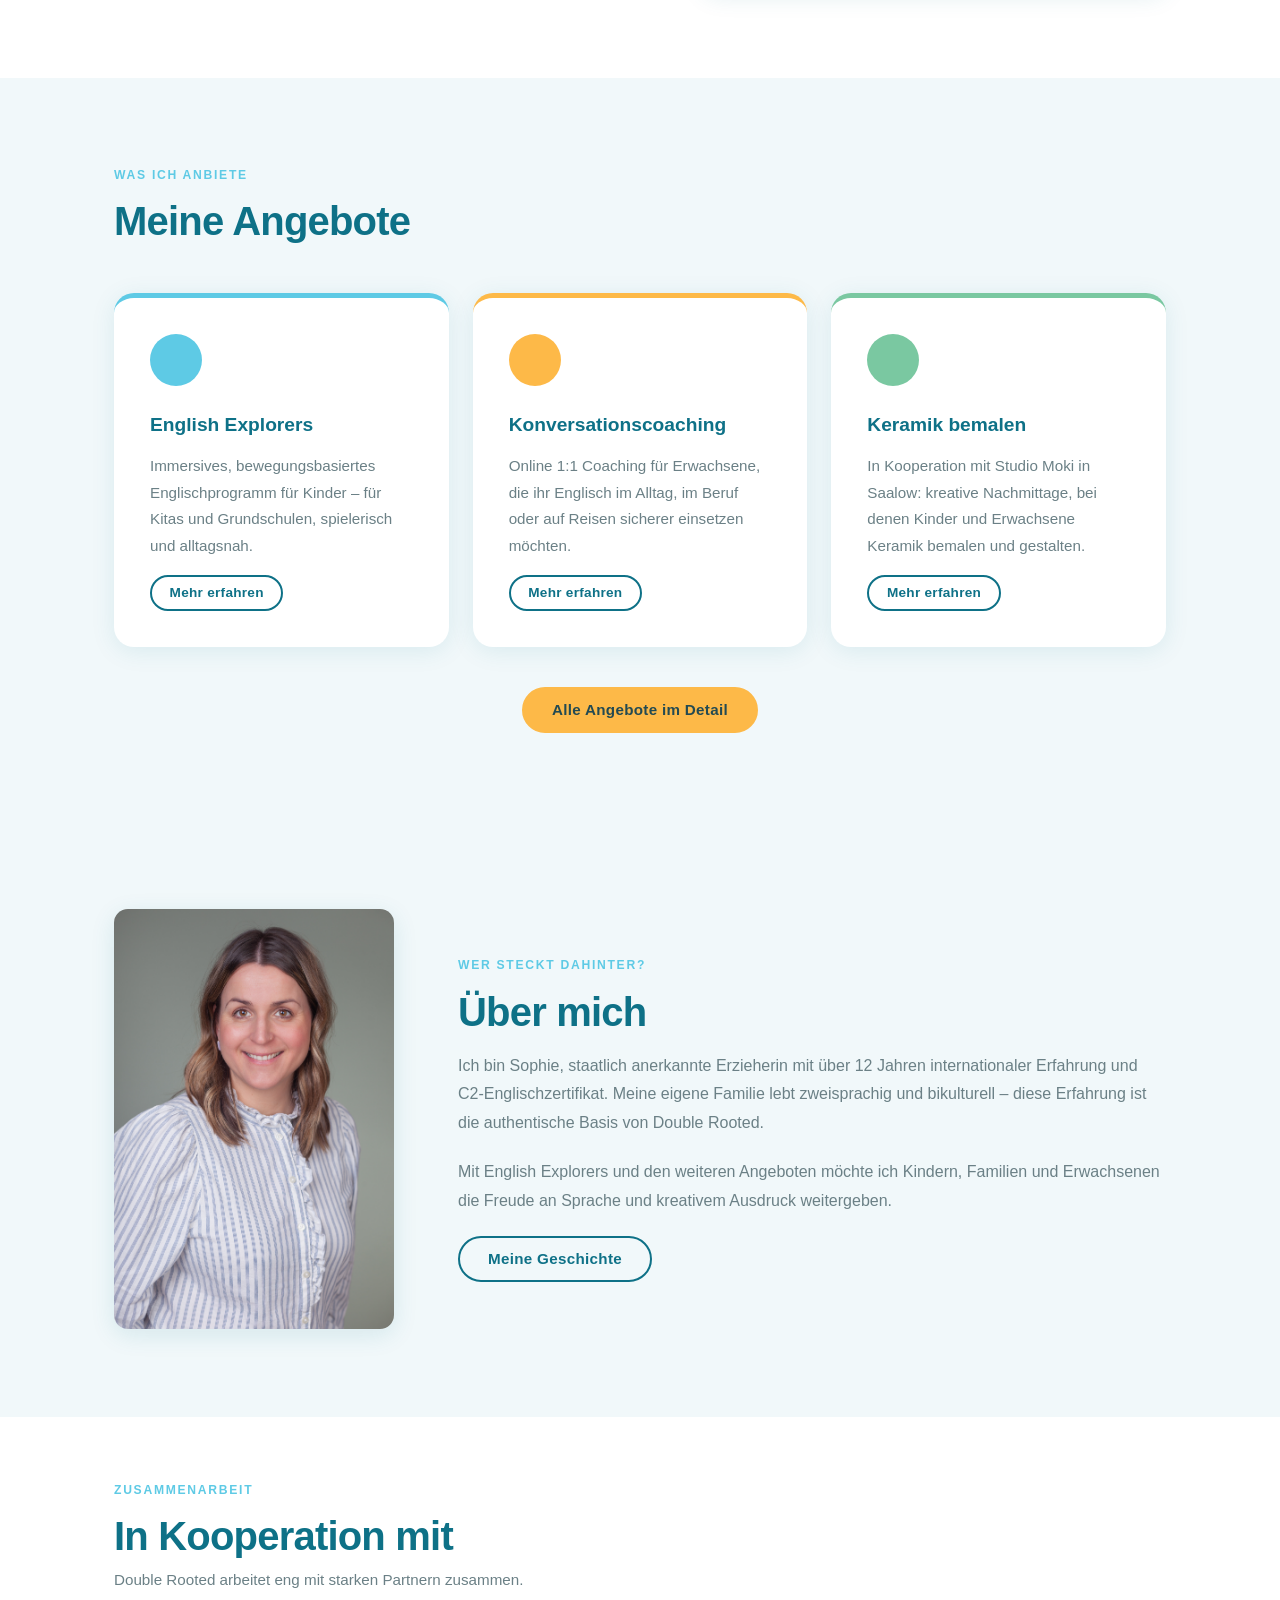
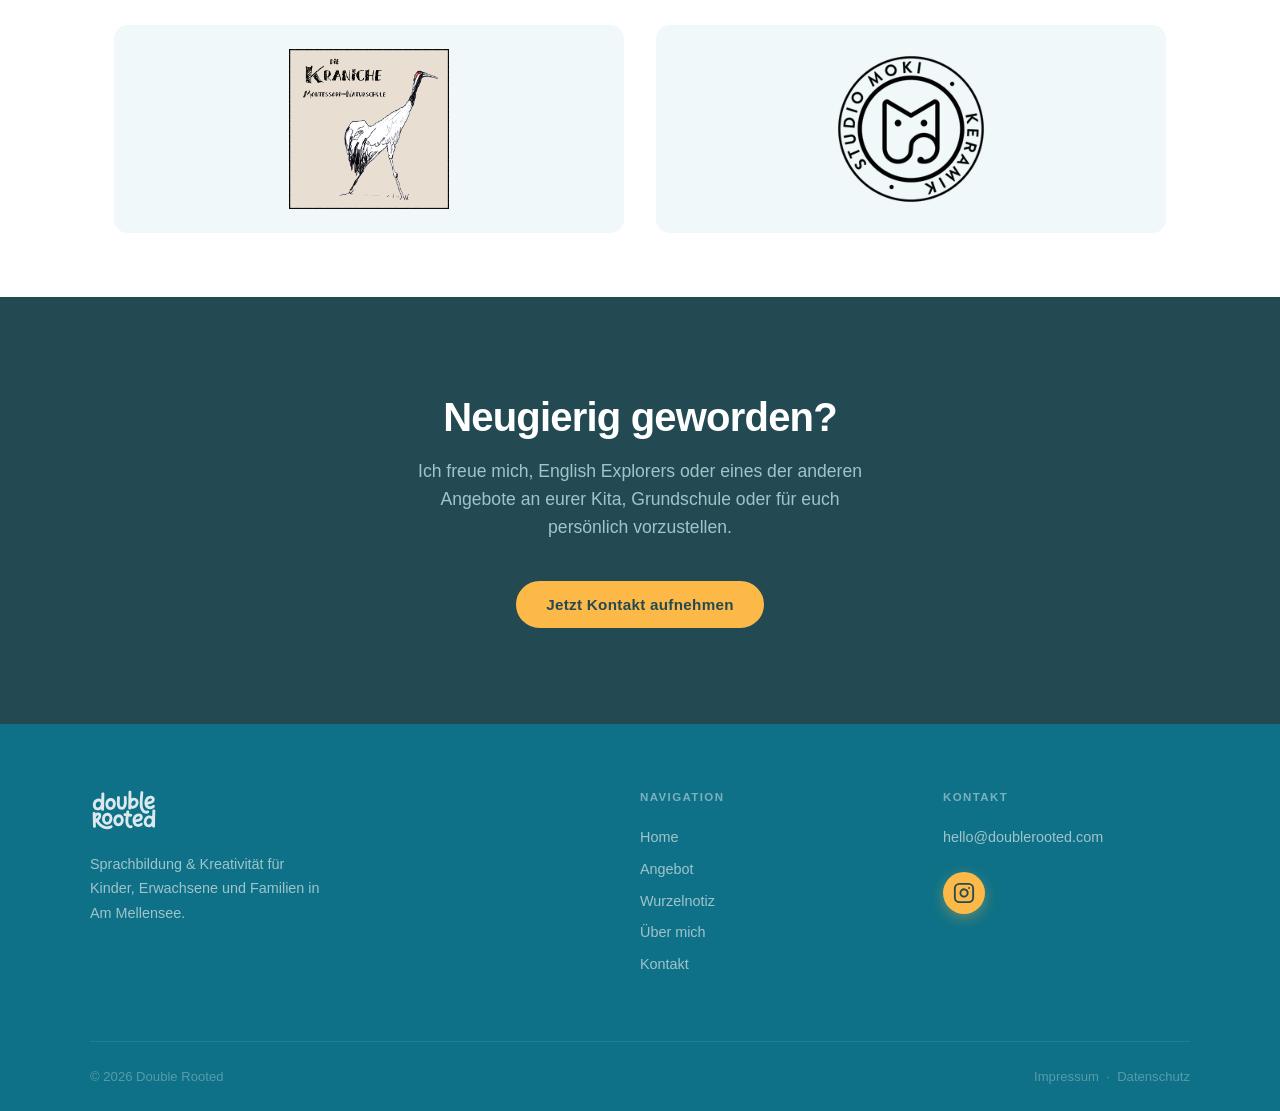
==== commit 208cfbf4: "Show Kraniche logo as a linked partner card Co-Authored-By: Claude Sonnet 5.5 <noreply@anthropic.com" ====
--- a/index.html
+++ b/index.html
@@ -171,9 +171,10 @@
           Double Rooted arbeitet eng mit starken Partnern zusammen.
         </p>
         <div class="partners-grid">
-          <div class="partner-card">
-            <h4>Montessori-Naturschule Die Kraniche</h4>
-            <p>Kooperationspartner für spielerische Sprachbildung in einer naturpädagogischen Umgebung.</p>
+          <div class="partner-card" style="display:flex;align-items:center;justify-content:center;">
+            <a href="https://www.kraniche-naturschule.de" target="_blank" rel="noopener">
+              <img src="images/Kraniche_Logo.png" alt="Montessori-Naturschule Die Kraniche" style="max-width:160px;display:block;" />
+            </a>
           </div>
           <div class="partner-card" style="display:flex;align-items:center;justify-content:center;">
             <a href="https://studio-moki.de/products/keramik-bemalen" target="_blank" rel="noopener">
